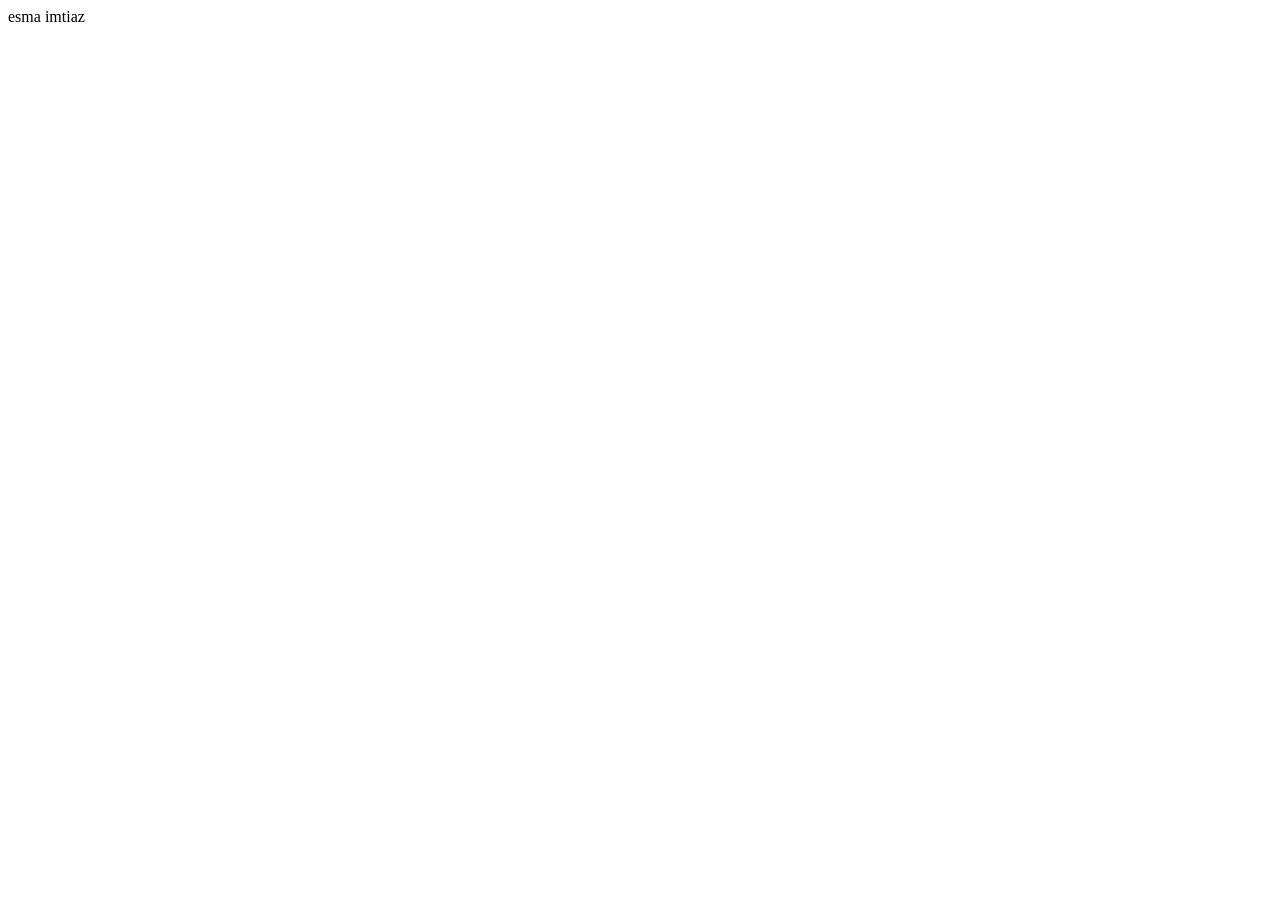
==== index.html @ 02afd67a "Add files via upload" ====
<!DOCTYPE html>
<html lang="en">
<head>
    <meta charset="UTF-8">
    <meta name="viewport" content="width=device-width, initial-scale=1.0">
    <title>Document</title>
</head>
<body>
    <div>esma imtiaz</div>
</body>
</html>
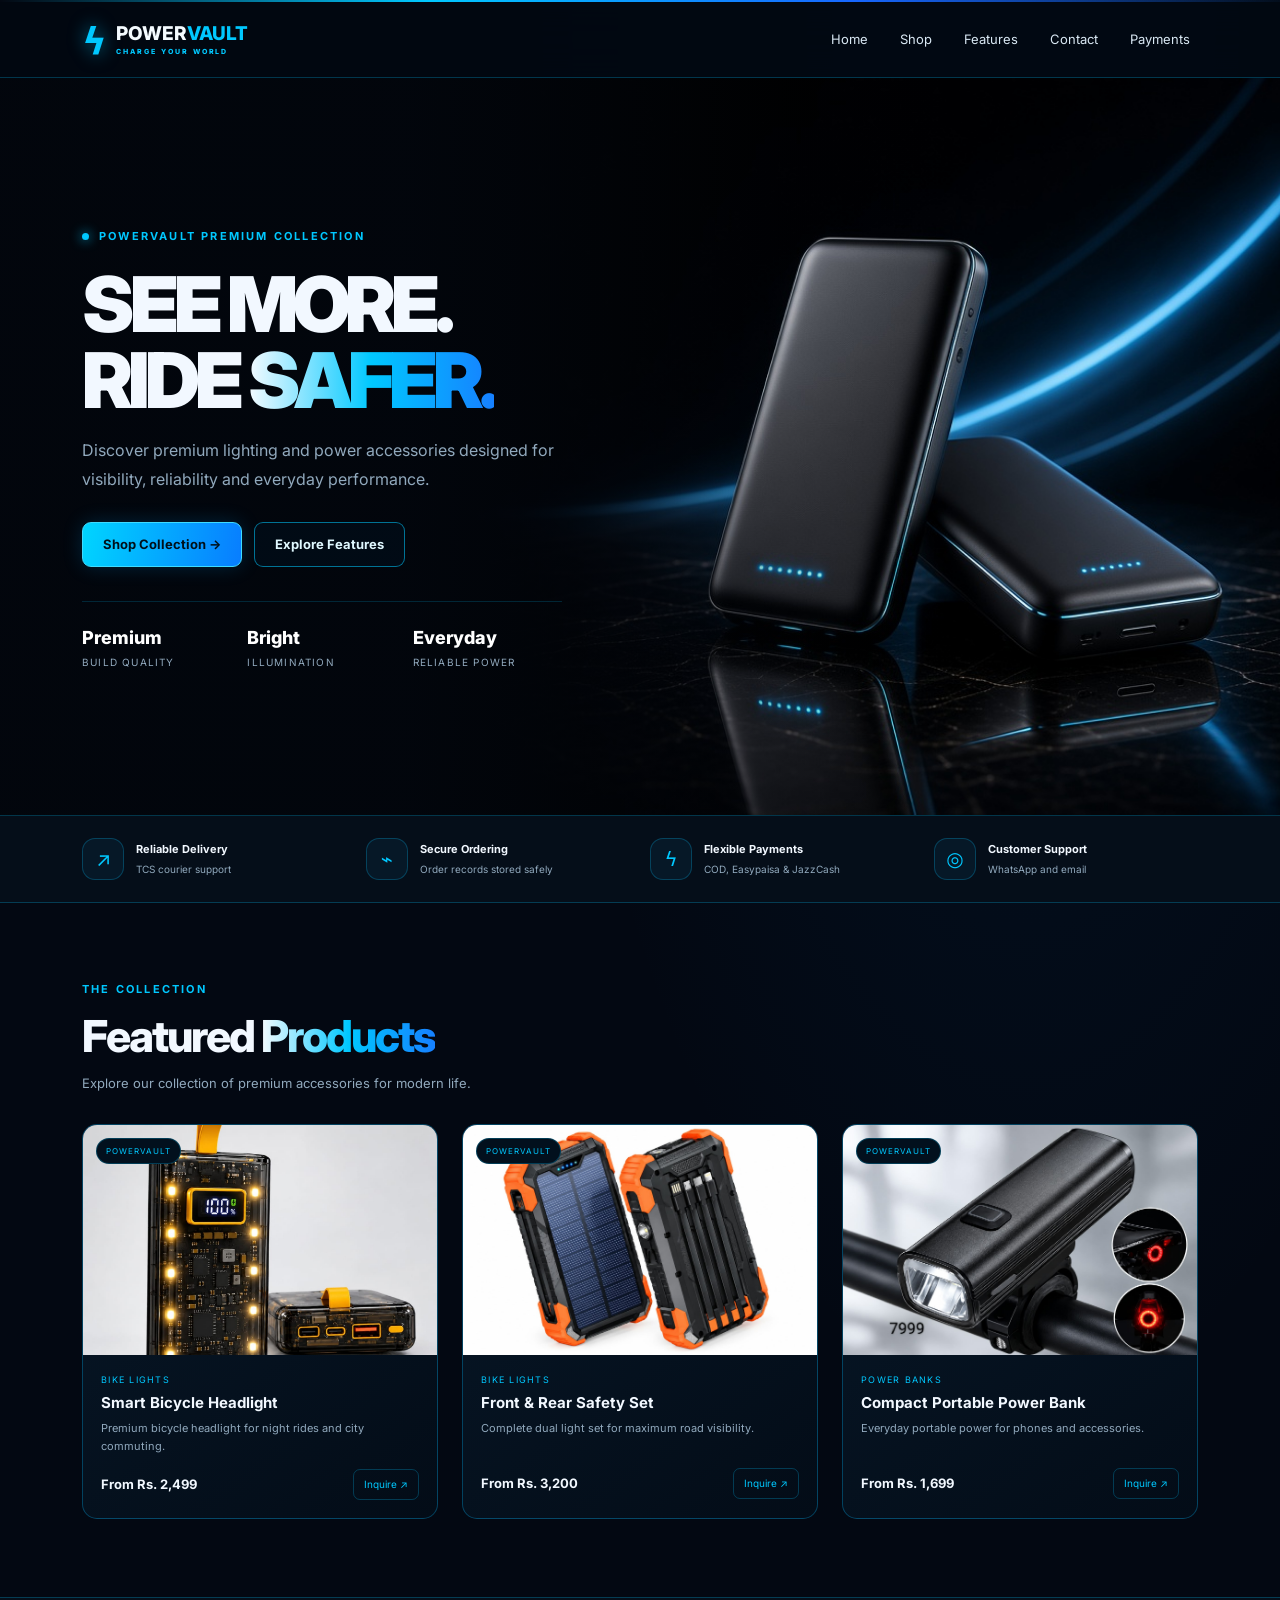
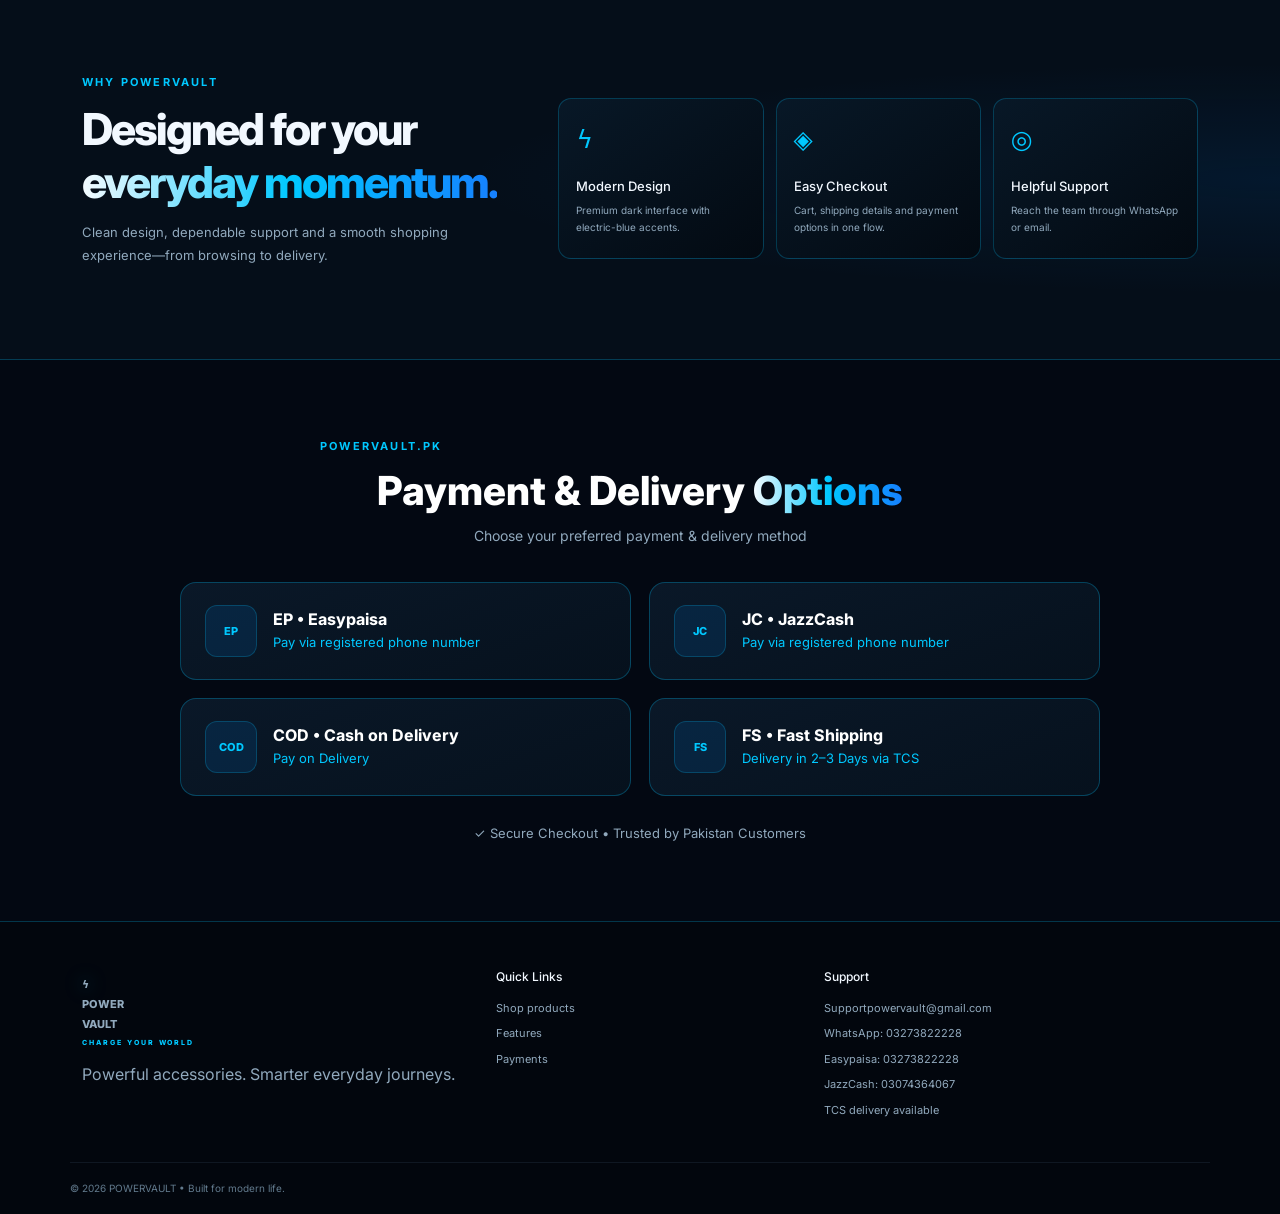
==== commit 217a1af1: "Add static GitHub Pages demo for POWERVAULT Co-authored-by: Cursor <cursoragent@cursor.com>" ====
--- a/index.html
+++ b/index.html
@@ -1,11 +1,217 @@
-<!DOCTYPE html>
-<html lang="en">
-<head>
-    <meta charset="UTF-8">
-    <meta name="viewport" content="width=device-width, initial-scale=1.0">
-    <title>Document</title>
-</head>
-<body>
-    <div>esma imtiaz</div>
-</body>
-</html>+<!doctype html>
+<html lang="en">
+<head>
+  <meta charset="utf-8">
+  <meta name="viewport" content="width=device-width, initial-scale=1">
+  <title>POWERVAULT | Charge Your World</title>
+  <meta name="description" content="POWERVAULT premium lights and power accessories. Cash on Delivery, Easypaisa and JazzCash.">
+  <link href="https://cdn.jsdelivr.net/npm/bootstrap@5.3.3/dist/css/bootstrap.min.css" rel="stylesheet">
+  <link rel="stylesheet" href="style.css">
+  <link rel="stylesheet" href="pages.css">
+</head>
+<body>
+  <div class="topline"></div>
+
+  <nav class="navbar navbar-expand-lg navbar-dark pv-nav sticky-top">
+    <div class="container">
+      <a class="navbar-brand brand" href="index.html">
+        <span class="brand-mark">ϟ</span>
+        <span>POWER<span class="cyan">VAULT</span><small>CHARGE YOUR WORLD</small></span>
+      </a>
+      <button class="navbar-toggler" type="button" data-bs-toggle="collapse" data-bs-target="#pvNav" aria-label="Toggle navigation">
+        <span class="navbar-toggler-icon"></span>
+      </button>
+      <div class="collapse navbar-collapse" id="pvNav">
+        <ul class="navbar-nav ms-auto align-items-lg-center gap-lg-3">
+          <li class="nav-item"><a class="nav-link" href="index.html">Home</a></li>
+          <li class="nav-item"><a class="nav-link" href="#products">Shop</a></li>
+          <li class="nav-item"><a class="nav-link" href="#features">Features</a></li>
+          <li class="nav-item"><a class="nav-link" href="#contact">Contact</a></li>
+          <li class="nav-item"><a class="nav-link" href="#payments">Payments</a></li>
+        </ul>
+      </div>
+    </div>
+  </nav>
+
+  <main>
+    <section class="hero-section pages-hero">
+      <img class="hero-bg" src="hero-powerbank.jpg" alt="" aria-hidden="true">
+      <div class="hero-bg-shade"></div>
+
+      <div class="container hero-grid">
+        <div class="hero-copy reveal">
+          <div class="eyebrow">
+            <span class="pulse-dot"></span>
+            POWERVAULT PREMIUM COLLECTION
+          </div>
+          <h1>SEE MORE.<br>RIDE <span class="gradient-text">SAFER.</span></h1>
+          <p>
+            Discover premium lighting and power accessories designed
+            for visibility, reliability and everyday performance.
+          </p>
+          <div class="hero-actions">
+            <a class="btn btn-neon" href="#products">Shop Collection <span>→</span></a>
+            <a class="btn btn-outline-glow" href="#features">Explore Features</a>
+          </div>
+          <div class="hero-stats">
+            <div><strong>Premium</strong><span>Build Quality</span></div>
+            <div><strong>Bright</strong><span>Illumination</span></div>
+            <div><strong>Everyday</strong><span>Reliable Power</span></div>
+          </div>
+        </div>
+      </div>
+    </section>
+
+    <section class="benefits">
+      <div class="container benefits-grid">
+        <div><span class="benefit-icon">↗</span><span><b>Reliable Delivery</b><small>TCS courier support</small></span></div>
+        <div><span class="benefit-icon">⌁</span><span><b>Secure Ordering</b><small>Order records stored safely</small></span></div>
+        <div><span class="benefit-icon">ϟ</span><span><b>Flexible Payments</b><small>COD, Easypaisa &amp; JazzCash</small></span></div>
+        <div><span class="benefit-icon">◎</span><span><b>Customer Support</b><small>WhatsApp and email</small></span></div>
+      </div>
+    </section>
+
+    <section class="section-pad" id="products">
+      <div class="container">
+        <div class="section-heading">
+          <div>
+            <div class="eyebrow">THE COLLECTION</div>
+            <h2>Featured <span class="gradient-text">Products</span></h2>
+            <p>Explore our collection of premium accessories for modern life.</p>
+          </div>
+        </div>
+
+        <div class="row g-4">
+          <div class="col-12 col-sm-6 col-lg-4">
+            <div class="product-card">
+              <div class="product-art">
+                <img class="product-cover" src="f77b22d53571463d91aa7141d075ac3a.jpg" alt="POWERVAULT Smart Bicycle Headlight">
+                <span class="product-badge">POWERVAULT</span>
+              </div>
+              <div class="product-info">
+                <div class="product-category">Bike Lights</div>
+                <h3>Smart Bicycle Headlight</h3>
+                <p>Premium bicycle headlight for night rides and city commuting.</p>
+                <div class="product-bottom">
+                  <strong>From Rs. 2,499</strong>
+                  <a class="btn-mini" href="#contact">Inquire ↗</a>
+                </div>
+              </div>
+            </div>
+          </div>
+
+          <div class="col-12 col-sm-6 col-lg-4">
+            <div class="product-card">
+              <div class="product-art">
+                <img class="product-cover" src="2824bfbbccdcdd29c4dc5604ca1d7723.jpg" alt="POWERVAULT Safety Light Set">
+                <span class="product-badge">POWERVAULT</span>
+              </div>
+              <div class="product-info">
+                <div class="product-category">Bike Lights</div>
+                <h3>Front &amp; Rear Safety Set</h3>
+                <p>Complete dual light set for maximum road visibility.</p>
+                <div class="product-bottom">
+                  <strong>From Rs. 3,200</strong>
+                  <a class="btn-mini" href="#contact">Inquire ↗</a>
+                </div>
+              </div>
+            </div>
+          </div>
+
+          <div class="col-12 col-sm-6 col-lg-4">
+            <div class="product-card">
+              <div class="product-art">
+                <img class="product-cover" src="hero.jpeg" alt="POWERVAULT Power Bank">
+                <span class="product-badge">POWERVAULT</span>
+              </div>
+              <div class="product-info">
+                <div class="product-category">Power Banks</div>
+                <h3>Compact Portable Power Bank</h3>
+                <p>Everyday portable power for phones and accessories.</p>
+                <div class="product-bottom">
+                  <strong>From Rs. 1,699</strong>
+                  <a class="btn-mini" href="#contact">Inquire ↗</a>
+                </div>
+              </div>
+            </div>
+          </div>
+        </div>
+      </div>
+    </section>
+
+    <section class="feature-band" id="features">
+      <div class="container feature-inner">
+        <div>
+          <div class="eyebrow">WHY POWERVAULT</div>
+          <h2>Designed for your<br><span class="gradient-text">everyday momentum.</span></h2>
+          <p>Clean design, dependable support and a smooth shopping experience—from browsing to delivery.</p>
+        </div>
+        <div class="feature-cards">
+          <div class="feature-tile"><span>ϟ</span><h3>Modern Design</h3><p>Premium dark interface with electric-blue accents.</p></div>
+          <div class="feature-tile"><span>◈</span><h3>Easy Checkout</h3><p>Cart, shipping details and payment options in one flow.</p></div>
+          <div class="feature-tile"><span>◎</span><h3>Helpful Support</h3><p>Reach the team through WhatsApp or email.</p></div>
+        </div>
+      </div>
+    </section>
+
+    <section class="section-pad" id="payments">
+      <div class="container">
+        <div class="payment-intro">
+          <div class="eyebrow">POWERVAULT.PK</div>
+          <h2>Payment &amp; Delivery <span class="gradient-text">Options</span></h2>
+          <p>Choose your preferred payment &amp; delivery method</p>
+        </div>
+        <div class="payment-methods pages-payment-grid">
+          <article class="payment-card-static">
+            <span class="payment-icon">EP</span>
+            <div><h3>EP • Easypaisa</h3><p>Pay via registered phone number</p></div>
+          </article>
+          <article class="payment-card-static">
+            <span class="payment-icon">JC</span>
+            <div><h3>JC • JazzCash</h3><p>Pay via registered phone number</p></div>
+          </article>
+          <article class="payment-card-static">
+            <span class="payment-icon">COD</span>
+            <div><h3>COD • Cash on Delivery</h3><p>Pay on Delivery</p></div>
+          </article>
+          <article class="payment-card-static">
+            <span class="payment-icon">FS</span>
+            <div><h3>FS • Fast Shipping</h3><p>Delivery in 2–3 Days via TCS</p></div>
+          </article>
+        </div>
+        <p class="payment-trust">✓ Secure Checkout • Trusted by Pakistan Customers</p>
+      </div>
+    </section>
+  </main>
+
+  <footer class="pv-footer" id="contact">
+    <div class="container footer-grid">
+      <div>
+        <a class="navbar-brand brand" href="index.html">
+          <span class="brand-mark">ϟ</span>
+          <span>POWER<span class="cyan">VAULT</span><small>CHARGE YOUR WORLD</small></span>
+        </a>
+        <p class="muted mt-3">Powerful accessories. Smarter everyday journeys.</p>
+      </div>
+      <div>
+        <h6>Quick Links</h6>
+        <a href="#products">Shop products</a>
+        <a href="#features">Features</a>
+        <a href="#payments">Payments</a>
+      </div>
+      <div>
+        <h6>Support</h6>
+        <a href="mailto:Supportpowervault@gmail.com">Supportpowervault@gmail.com</a>
+        <a href="https://wa.me/923273822228" target="_blank" rel="noopener">WhatsApp: 03273822228</a>
+        <span>Easypaisa: 03273822228</span>
+        <span>JazzCash: 03074364067</span>
+        <span>TCS delivery available</span>
+      </div>
+    </div>
+    <div class="container copyright">© 2026 POWERVAULT • Built for modern life.</div>
+  </footer>
+
+  <script src="https://cdn.jsdelivr.net/npm/bootstrap@5.3.3/dist/js/bootstrap.bundle.min.js"></script>
+  <script src="app.js"></script>
+</body>
+</html>
--- a/style.css
+++ b/style.css
@@ -0,0 +1,2 @@
+@import url('https://fonts.googleapis.com/css2?family=Inter:wght@400;500;600;700;800;900&display=swap');
+:root{--bg:#030812;--line:rgba(0,194,255,.25);--cyan:#00c8ff;--blue:#087dff;--text:#f2f8ff;--muted:#91a9bd}*{box-sizing:border-box}html{scroll-behavior:smooth}body{margin:0;background:radial-gradient(ellipse at 80% 0%,rgba(0,88,158,.14),transparent 36%),var(--bg);color:var(--text);font-family:Inter,system-ui,sans-serif;overflow-x:hidden}a{color:var(--cyan);text-decoration:none}a:hover{color:white}.muted,p{color:var(--muted)}.topline{height:2px;background:linear-gradient(90deg,transparent,var(--cyan),#1767ff,transparent)}.pv-nav{background:rgba(2,8,17,.9);backdrop-filter:blur(18px);border-bottom:1px solid var(--line);min-height:76px}.brand{display:flex;align-items:center;gap:9px;color:#f4fbff!important;font-weight:800;font-size:19px;line-height:1}.brand-mark{font-size:38px;color:var(--cyan);text-shadow:0 0 18px #00c8ff99}.brand small{display:block;font-size:7px;letter-spacing:.28em;color:var(--cyan);margin-top:5px}.nav-link{color:#d9e8f4!important;font-size:13px}.nav-link:hover{color:var(--cyan)!important}.cart-count{display:inline-grid;place-items:center;background:var(--blue);border-radius:50%;min-width:20px;height:20px;font-size:11px}.hero-section{position:relative;display:flex;align-items:center;overflow:hidden;border-bottom:1px solid var(--line);background:radial-gradient(ellipse at 72% 50%,#007cff20,transparent 40%),linear-gradient(110deg,#030811,#061322)}.hero-grid{display:grid;grid-template-columns:1fr 1.1fr;align-items:center;gap:25px;padding:65px 12px 60px;position:relative;z-index:1}.eyebrow{font-size:11px;letter-spacing:.2em;font-weight:700;color:var(--cyan);text-transform:uppercase;display:flex;align-items:center;gap:10px}.pulse-dot{width:7px;height:7px;border-radius:50%;background:var(--cyan);box-shadow:0 0 12px var(--cyan);animation:pulse 1.7s infinite}.hero-copy h1{font-size:clamp(45px,6vw,78px);line-height:.98;font-weight:900;letter-spacing:-.065em;margin:23px 0 18px}.gradient-text{background:linear-gradient(90deg,#f5fbff,#00c8ff 50%,#1680ff);-webkit-background-clip:text;background-clip:text;color:transparent}.hero-copy h2{font-size:clamp(17px,2vw,23px);font-weight:600}.hero-copy p{max-width:510px;line-height:1.8;margin-top:14px}.btn{border-radius:9px;padding:12px 20px;font-size:13px;font-weight:700;transition:.25s}.btn:hover{transform:translateY(-2px)}.btn-neon{color:#00101a;background:linear-gradient(100deg,#00d5ff,#087dff);border:1px solid #3edbff;box-shadow:0 0 20px #00acff30}.btn-neon:hover{color:white;box-shadow:0 0 26px #00beff66}.btn-outline-glow{border:1px solid #00c8ff8c;color:#dff8ff;background:#0096ff0a}.btn-disabled{background:#172534;color:#65798b;border:1px solid #263849}.hero-points{display:flex;flex-wrap:wrap;gap:18px;margin-top:30px;font-size:11px;color:#b4cadb}.hero-visual{position:relative;min-width:0}.hero-image-wrap{position:relative;z-index:2;animation:float 6s ease-in-out infinite;filter:drop-shadow(0 20px 45px #0082ff26)}.hero-image-wrap img{width:100%;max-height:500px;object-fit:contain;border-radius:20px}.image-halo{position:absolute;inset:14% 7%;background:#008cff;opacity:.17;filter:blur(80px);border-radius:50%}.floating-tag{position:absolute;z-index:3;display:flex;align-items:center;gap:10px;padding:12px 16px;border:1px solid #00c8ff59;border-radius:12px;background:#030f1cd1;backdrop-filter:blur(15px)}.floating-tag b,.floating-tag small{display:block}.floating-tag b{font-size:11px}.floating-tag small{font-size:9px;color:var(--muted);margin-top:4px}.tag-icon{color:var(--cyan);font-size:25px}.tag-top{top:10%;right:-1%}.tag-bottom{bottom:10%;left:0}.hero-orb{position:absolute;border:1px solid #00c8ff24;border-radius:50%;pointer-events:none}.orb-one{width:460px;height:460px;right:-100px;top:-150px}.orb-two{width:650px;height:650px;right:8%;bottom:-520px}.hero-bottom-line{height:1px;position:absolute;bottom:0;width:100%;background:linear-gradient(90deg,transparent,var(--cyan),transparent)}.benefits{background:#050e19;border-bottom:1px solid var(--line)}.benefits-grid{display:grid;grid-template-columns:repeat(4,1fr);gap:20px;padding-top:22px;padding-bottom:22px}.benefits-grid>div{display:flex;align-items:center;gap:12px}.benefit-icon{width:42px;height:42px;display:grid;place-items:center;border:1px solid var(--line);border-radius:13px;color:var(--cyan);font-size:20px;background:#061827}.benefits b,.benefits small{display:block}.benefits b{font-size:11px}.benefits small{font-size:10px;color:var(--muted);margin-top:4px}.section-pad{padding:78px 0}.section-heading{display:flex;align-items:end;justify-content:space-between;gap:20px;margin-bottom:30px}.section-heading h2,.feature-inner h2{font-size:clamp(30px,4vw,44px);letter-spacing:-.045em;font-weight:800;margin:12px 0}.section-heading p{margin:0;font-size:13px}.text-link{font-size:12px;font-weight:700;white-space:nowrap}.product-card{height:100%;overflow:hidden;border:1px solid #00a7e657;border-radius:15px;background:linear-gradient(145deg,#08192af2,#030c17);transition:.3s}.product-card:hover{transform:translateY(-7px);border-color:var(--cyan);box-shadow:0 14px 36px #0099ff1f}.product-art{height:230px;display:flex;align-items:center;justify-content:center;position:relative;overflow:hidden;background:radial-gradient(ellipse at center,#008aff2b,transparent 58%),linear-gradient(145deg,#061321,#020811)}.product-art:after{content:"";position:absolute;inset:0;background:linear-gradient(110deg,transparent 25%,#00c8ff1a 48%,transparent 67%);transform:translateX(-110%);transition:transform .65s}.product-card:hover .product-art:after{transform:translateX(110%)}.product-badge{position:absolute;top:13px;left:13px;font-size:8px;letter-spacing:.12em;color:var(--cyan);border:1px solid var(--line);border-radius:30px;padding:6px 9px;background:#02101d}.art-glow{position:absolute;width:150px;height:150px;border-radius:50%;background:#008bff;filter:blur(70px);opacity:.18}.product-placeholder{width:115px;height:165px;border-radius:25px;background:linear-gradient(130deg,#05070b,#3a434c 32%,#10151b 58%,#030609);border:2px solid #46515d;box-shadow:inset 4px 0 7px #ffffff20,inset -5px 0 10px #000,0 18px 35px #0009;transform:rotate(24deg);position:relative;z-index:1;transition:transform .4s}.product-card:hover .product-placeholder{transform:rotate(16deg) translateY(-5px)}.device-screen{position:absolute;top:20px;left:26px;width:55px;height:16px;border-radius:7px;border:1px solid #5e7585;background:#03080e}.device-port{position:absolute;bottom:12px;left:42px;width:27px;height:5px;border-radius:5px;background:#00bfff;box-shadow:0 0 9px var(--cyan)}.device-bolt{position:absolute;top:65px;left:43px;color:var(--cyan);font-size:28px;text-shadow:0 0 13px var(--cyan)}.product-info{padding:18px}.product-category{font-size:9px;letter-spacing:.14em;color:var(--cyan);text-transform:uppercase}.product-info h3{font-size:15px;font-weight:700;margin:8px 0}.product-info p{font-size:11px;line-height:1.6;min-height:34px;margin-bottom:14px}.product-bottom{display:flex;align-items:center;justify-content:space-between;gap:10px}.product-bottom strong{font-size:13px}.btn-mini{font-size:10px;border:1px solid var(--line);padding:7px 10px;border-radius:7px}.feature-band{padding:76px 0;background:radial-gradient(ellipse at 100% 50%,#0062be1f,transparent 45%),#050e19;border-top:1px solid var(--line);border-bottom:1px solid var(--line)}.feature-inner{display:grid;grid-template-columns:.8fr 1.2fr;gap:50px;align-items:center}.feature-inner>div:first-child p{font-size:13px;line-height:1.8;max-width:370px}.feature-cards{display:grid;grid-template-columns:repeat(3,1fr);gap:12px}.feature-tile{padding:22px 17px;border:1px solid var(--line);border-radius:13px;background:linear-gradient(145deg,#081827,#030a12);transition:.25s}.feature-tile:hover{transform:translateY(-5px)}.feature-tile>span{font-size:25px;color:var(--cyan)}.feature-tile h3{font-size:13px;margin:20px 0 8px}.feature-tile p{font-size:10px;line-height:1.7;margin:0}.payment-methods{display:grid;grid-template-columns:repeat(4,1fr);gap:15px}.payment-methods>div{display:flex;flex-direction:column;gap:7px;padding:18px;border:1px solid var(--line);border-radius:12px;background:#061321}.payment-methods b{font-size:20px;color:var(--cyan)}.payment-methods span,.payment-methods small{font-size:11px}.payment-methods small{color:var(--muted)}.pv-footer{background:#02060d;border-top:1px solid var(--line);padding:48px 0 0}.footer-grid{display:grid;grid-template-columns:1.3fr 1fr 1.3fr;gap:40px;padding-bottom:35px}.footer-grid h6{font-size:12px;margin-bottom:15px}.footer-grid a,.footer-grid span{display:block;font-size:11px;color:var(--muted);margin:9px 0}.copyright{border-top:1px solid #82b4d21a;padding:18px 0;color:#627a8d;font-size:10px}.page-hero{padding:70px 0 45px;background:radial-gradient(ellipse at 80% 0%,#007eff24,transparent 45%);border-bottom:1px solid var(--line)}.page-hero h1{font-size:clamp(36px,5vw,58px);font-weight:850;letter-spacing:-.05em;margin:15px 0}.page-hero p{font-size:13px}.page-hero.compact{padding:48px 0 32px}.search-form{display:flex;gap:10px;max-width:530px;margin-top:25px}.form-control,.form-select{background:#04111e;border:1px solid #00b7ff47;color:#eef9ff;border-radius:8px;padding:11px 12px;font-size:12px}.form-control:focus,.form-select:focus{background:#061626;color:white;border-color:var(--cyan);box-shadow:0 0 0 .2rem #00c8ff1f}.form-control::placeholder{color:#647d90}.product-detail{display:grid;grid-template-columns:1fr 1fr;gap:60px;align-items:center}.detail-art{height:460px;display:grid;place-items:center;position:relative;border:1px solid var(--line);border-radius:20px;background:radial-gradient(ellipse at center,#008eff26,transparent 60%),#06111e;overflow:hidden}.product-placeholder.large{transform:rotate(24deg) scale(1.65)}.detail-copy h1{font-size:clamp(30px,4vw,48px);font-weight:800;margin:14px 0}.detail-price{font-size:24px;font-weight:800;margin:25px 0;color:#fff}.quantity-input{max-width:100px}.detail-note{margin-top:25px;border-left:2px solid var(--cyan);padding:12px 15px;background:#061523;color:var(--muted);font-size:11px;line-height:1.8}.empty-state{border:1px dashed #00c8ff4d;border-radius:16px;padding:50px 25px;text-align:center;background:#05111d;color:var(--muted)}.empty-state h2{color:#fff;font-size:25px}.cart-row{display:grid;grid-template-columns:76px 1fr 90px 100px;gap:15px;align-items:center;padding:18px 0;border-bottom:1px solid #64aad226}.cart-thumb{height:76px;border:1px solid var(--line);border-radius:10px;background:radial-gradient(circle,#063455,#03101c);display:grid;place-items:center}.cart-thumb .device-bolt{position:static}.cart-item-copy h3{font-size:13px;margin:0 0 5px}.cart-item-copy p{font-size:10px;margin:0 0 5px}.cart-item-copy strong,.cart-line{font-size:12px}.cart-qty label{font-size:10px;color:var(--muted);display:block;margin-bottom:5px}.cart-qty input{width:70px}.cart-line{text-align:right}.remove-link{display:block;background:none;border:0;color:#ff748b;font-size:10px;margin:7px 0 0 auto}.summary-card,.form-panel,.dashboard-panel{border:1px solid var(--line);border-radius:14px;padding:24px;background:linear-gradient(145deg,#081827f7,#030a12);box-shadow:0 15px 40px #0003}.summary-card h3,.form-panel h2,.dashboard-panel h3{font-size:16px;font-weight:750;margin-bottom:20px}.summary-line{display:flex;justify-content:space-between;gap:15px;padding:10px 0;color:var(--muted);font-size:12px;border-bottom:1px solid #64aad21f}.summary-line b{color:#eff9ff;text-align:right}.summary-line.total{border:0;margin:10px 0 16px;color:white;font-size:14px}.summary-line.total b{font-size:17px;color:var(--cyan)}.sticky-summary{position:sticky;top:100px}.form-label{font-size:11px;color:#d9e9f5}.payment-option{display:flex;align-items:flex-start;gap:12px;padding:14px;border:1px solid #00b7ff33;border-radius:10px;margin:10px 0;background:#04111d;cursor:pointer}.payment-option:has(input:checked){border-color:var(--cyan);background:#062033}.payment-option input{margin-top:4px;accent-color:var(--cyan)}.payment-option b,.payment-option small{display:block}.payment-option b{font-size:12px}.payment-option small{font-size:10px;color:var(--muted);margin-top:5px;line-height:1.6}.success-card{max-width:760px;margin:auto;text-align:center;padding:48px 30px;border:1px solid var(--line);border-radius:18px;background:radial-gradient(ellipse at 50% 0%,#009aff1f,transparent 60%),#06111e}.success-check{width:65px;height:65px;border-radius:50%;border:2px solid var(--cyan);display:grid;place-items:center;color:var(--cyan);font-size:32px;margin:0 auto 24px;box-shadow:0 0 30px #00c8ff24}.success-card h1{font-size:clamp(27px,4vw,42px);font-weight:800;margin:15px 0}.order-number{padding:15px;margin:25px auto;max-width:360px;border:1px dashed var(--line);border-radius:10px;font-size:11px;color:var(--muted)}.order-number strong{display:block;font-size:17px;color:var(--cyan);margin-top:7px}.auth-wrap{max-width:520px}.auth-card h1{font-size:33px;font-weight:800;margin:13px 0 25px}.alert{border-radius:9px;font-size:12px;padding:12px 14px}.alert.success{background:#06352f;color:#b5ffed;border:1px solid #087f6e}.alert.error{background:#35101b;color:#ffd2dc;border:1px solid #8e2c49}.admin-layout{display:grid;grid-template-columns:225px minmax(0,1fr);gap:25px}.admin-sidebar{align-self:start;position:sticky;top:100px;border:1px solid var(--line);border-radius:14px;padding:18px 12px;background:#05111e;display:flex;flex-direction:column;gap:6px}.admin-sidebar .eyebrow{padding:8px;font-size:9px}.admin-sidebar a{color:#a8c0d3;padding:11px 12px;border-radius:8px;font-size:12px}.admin-sidebar a:hover,.admin-sidebar a.active{color:white;background:linear-gradient(90deg,#0865cb,#06488b)}.admin-content{min-width:0}.admin-content h1{font-size:clamp(28px,3vw,40px);font-weight:850;margin:10px 0}.stats-grid{display:grid;grid-template-columns:repeat(4,1fr);gap:15px}.stat-card{border:1px solid var(--line);border-radius:12px;padding:18px;background:linear-gradient(145deg,#081a2b,#040d17)}.stat-card span,.stat-card small{display:block;color:var(--muted);font-size:10px}.stat-card b{display:block;font-size:clamp(17px,2vw,25px);margin:10px 0;color:white;overflow-wrap:anywhere}.quick-actions{display:grid;gap:10px}.quick-actions a{border:1px solid #00b4ff2b;border-radius:8px;padding:13px;font-size:11px;background:#04111d}.pv-table{--bs-table-bg:transparent;--bs-table-color:#d8e9f5;--bs-table-border-color:rgba(100,170,210,.15);font-size:11px;vertical-align:middle}.pv-table th{color:#7e9bb2;font-size:9px;text-transform:uppercase;letter-spacing:.1em}.pv-table td{padding:14px 9px}.status-pill{display:inline-block;border:1px solid #00c8ff4d;border-radius:30px;padding:5px 9px;font-size:9px;color:#7be6ff}.status-pill.warning{border-color:#e5a83d;color:#ffd27b}.table-action{background:none;border:0;color:var(--cyan);font-size:10px;margin-left:8px}.order-edit{min-width:160px}.order-edit .form-control,.order-edit .form-select{font-size:10px;padding:7px}.reveal{animation:rise .8s both}@keyframes rise{from{opacity:0;transform:translateY(18px)}to{opacity:1;transform:translateY(0)}}@keyframes float{0%,100%{transform:translateY(0)}50%{transform:translateY(-10px)}}@keyframes pulse{0%,100%{opacity:1;box-shadow:0 0 12px var(--cyan)}50%{opacity:.5;box-shadow:0 0 3px var(--cyan)}}@media(max-width:991px){.hero-grid{grid-template-columns:1fr 1fr;gap:10px}.benefits-grid{grid-template-columns:repeat(2,1fr)}.feature-inner{grid-template-columns:1fr;gap:25px}.admin-layout{grid-template-columns:1fr}.admin-sidebar{position:static;display:grid;grid-template-columns:repeat(3,1fr)}.admin-sidebar .eyebrow{grid-column:1/-1}.stats-grid{grid-template-columns:repeat(2,1fr)}}@media(max-width:767px){.hero-grid{grid-template-columns:1fr;padding-top:45px;padding-bottom:40px}.hero-copy{text-align:center}.hero-copy .eyebrow,.hero-points{justify-content:center}.hero-copy p{margin-left:auto;margin-right:auto}.hero-visual{margin-top:18px}.hero-image-wrap img{max-height:350px}.tag-top{right:0;top:4%}.tag-bottom{bottom:4%}.hero-section{min-height:unset}.section-pad{padding:55px 0}.section-heading{align-items:start;flex-direction:column}.feature-cards{grid-template-columns:1fr}.payment-methods{grid-template-columns:repeat(2,1fr)}.footer-grid{grid-template-columns:1fr;gap:20px}.product-detail{grid-template-columns:1fr;gap:30px}.detail-art{height:330px}.product-placeholder.large{transform:rotate(24deg) scale(1.2)}.cart-row{grid-template-columns:60px 1fr 70px;gap:10px}.cart-thumb{height:60px}.cart-line{grid-column:2/-1;text-align:left}.cart-line .remove-link{margin-left:0}.admin-sidebar{grid-template-columns:repeat(2,1fr)}.stats-grid{gap:9px}.stat-card{padding:13px}.stat-card b{font-size:18px}.dashboard-panel,.form-panel,.summary-card{padding:18px}.sticky-summary{position:static}.search-form{flex-direction:column}.success-card{padding:35px 18px}}@media(prefers-reduced-motion:reduce){*,*:before,*:after{scroll-behavior:auto!important;animation-duration:.01ms!important;animation-iteration-count:1!important;transition-duration:.01ms!important}}
--- a/pages.css
+++ b/pages.css
@@ -0,0 +1,174 @@
+/* GitHub Pages static demo overrides */
+
+.cyan{color:var(--cyan)}
+
+.pages-hero{
+  position:relative;
+  overflow:hidden;
+  min-height:clamp(560px,82vh,760px);
+  display:flex;
+  align-items:center;
+  background:#02060d;
+}
+
+.pages-hero .hero-bg{
+  position:absolute;
+  inset:0;
+  width:100%;
+  height:100%;
+  object-fit:cover;
+  object-position:72% center;
+  z-index:0;
+  pointer-events:none;
+}
+
+.pages-hero .hero-bg-shade{
+  position:absolute;
+  inset:0;
+  z-index:1;
+  pointer-events:none;
+  background:linear-gradient(
+    90deg,
+    #02060df2 0%,
+    #02060de8 32%,
+    #02060d80 48%,
+    #02060d20 62%,
+    transparent 74%
+  );
+}
+
+.pages-hero .hero-grid{
+  position:relative;
+  z-index:2;
+  grid-template-columns:minmax(0,520px) 1fr;
+  width:100%;
+}
+
+.hero-actions{
+  display:flex;
+  flex-wrap:wrap;
+  gap:12px;
+  margin-top:28px;
+}
+
+.hero-stats{
+  display:grid;
+  grid-template-columns:repeat(3,minmax(0,1fr));
+  gap:16px;
+  margin-top:34px;
+  padding-top:22px;
+  border-top:1px solid rgba(0,194,255,.18);
+  max-width:480px;
+}
+
+.hero-stats strong{
+  display:block;
+  font-size:18px;
+  color:#fff;
+  font-weight:800;
+}
+
+.hero-stats span{
+  display:block;
+  margin-top:4px;
+  font-size:10px;
+  letter-spacing:.12em;
+  text-transform:uppercase;
+  color:var(--muted);
+}
+
+.product-art{
+  position:relative;
+  overflow:hidden;
+  min-height:230px;
+  background:#06111d;
+}
+
+.product-cover{
+  width:100%;
+  height:230px;
+  object-fit:cover;
+  object-position:center;
+  display:block;
+}
+
+.payment-intro{
+  text-align:center;
+  max-width:640px;
+  margin:0 auto 36px;
+}
+
+.payment-intro h2{
+  font-size:clamp(28px,4vw,40px);
+  font-weight:800;
+  margin:12px 0 10px;
+  color:#fff;
+}
+
+.payment-intro p{margin:0;font-size:14px}
+
+.pages-payment-grid{
+  display:grid;
+  grid-template-columns:repeat(2,minmax(0,1fr));
+  gap:18px;
+  max-width:920px;
+  margin:0 auto;
+}
+
+.payment-card-static{
+  display:flex;
+  align-items:center;
+  gap:16px;
+  border:1px solid rgba(0,196,255,.28);
+  border-radius:16px;
+  padding:22px 24px;
+  background:linear-gradient(160deg,#0a1828,#06111d);
+}
+
+.payment-icon{
+  width:52px;
+  height:52px;
+  flex-shrink:0;
+  border-radius:12px;
+  display:grid;
+  place-items:center;
+  color:var(--cyan);
+  font-size:12px;
+  font-weight:800;
+  background:rgba(0,140,255,.12);
+  border:1px solid rgba(0,200,255,.22);
+}
+
+.payment-card-static h3{
+  margin:0 0 4px;
+  font-size:16px;
+  font-weight:750;
+  color:#fff;
+}
+
+.payment-card-static p{
+  margin:0;
+  font-size:13px;
+  color:var(--cyan);
+}
+
+.payment-trust{
+  text-align:center;
+  margin:28px 0 0;
+  font-size:13px;
+  color:var(--muted);
+}
+
+@media (max-width:767px){
+  .pages-hero{min-height:560px}
+  .pages-hero .hero-bg{object-position:60% center;opacity:.7}
+  .pages-hero .hero-bg-shade{
+    background:linear-gradient(180deg,#02060df0 0%,#02060dcc 38%,#02060d66 100%);
+  }
+  .pages-hero .hero-grid{grid-template-columns:1fr}
+  .hero-copy{text-align:center;max-width:100%}
+  .hero-copy .eyebrow,.hero-actions{justify-content:center}
+  .hero-copy p{margin-left:auto;margin-right:auto}
+  .hero-stats{margin-left:auto;margin-right:auto;text-align:left}
+  .pages-payment-grid{grid-template-columns:1fr}
+}
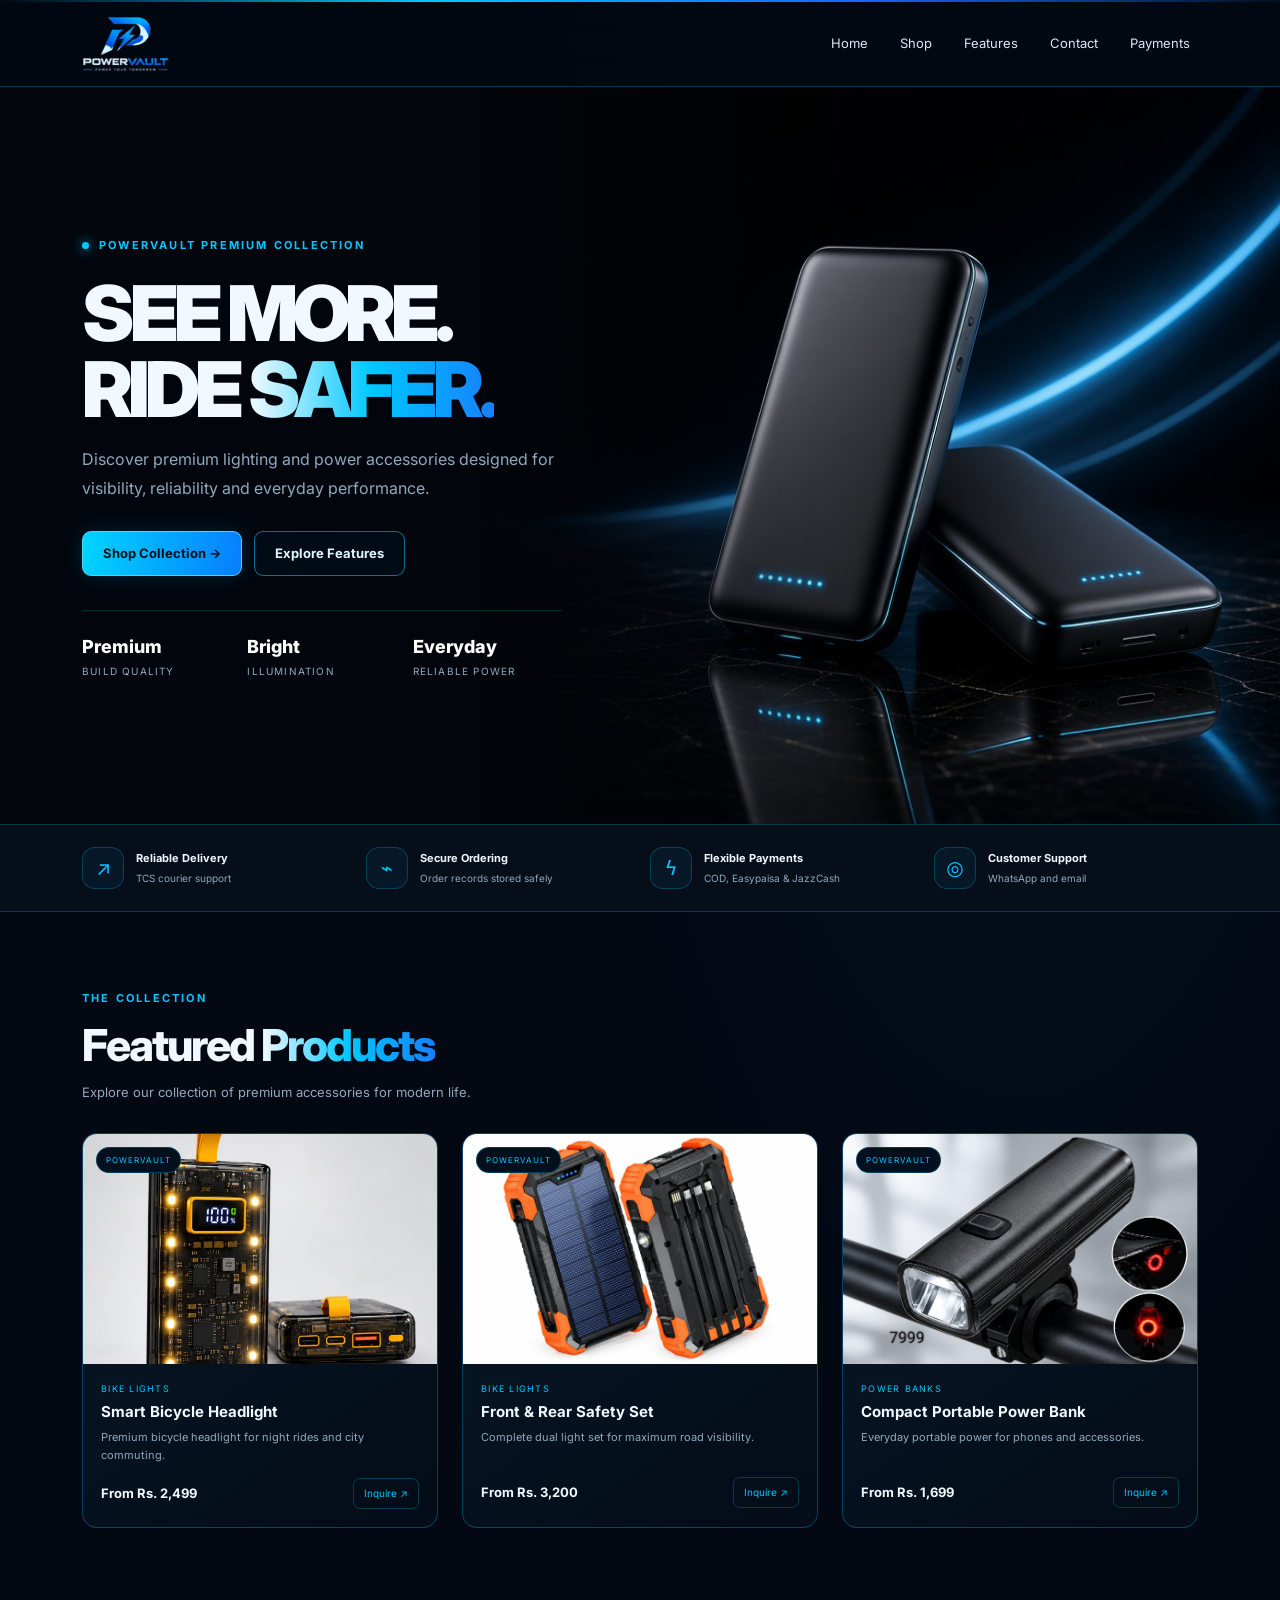
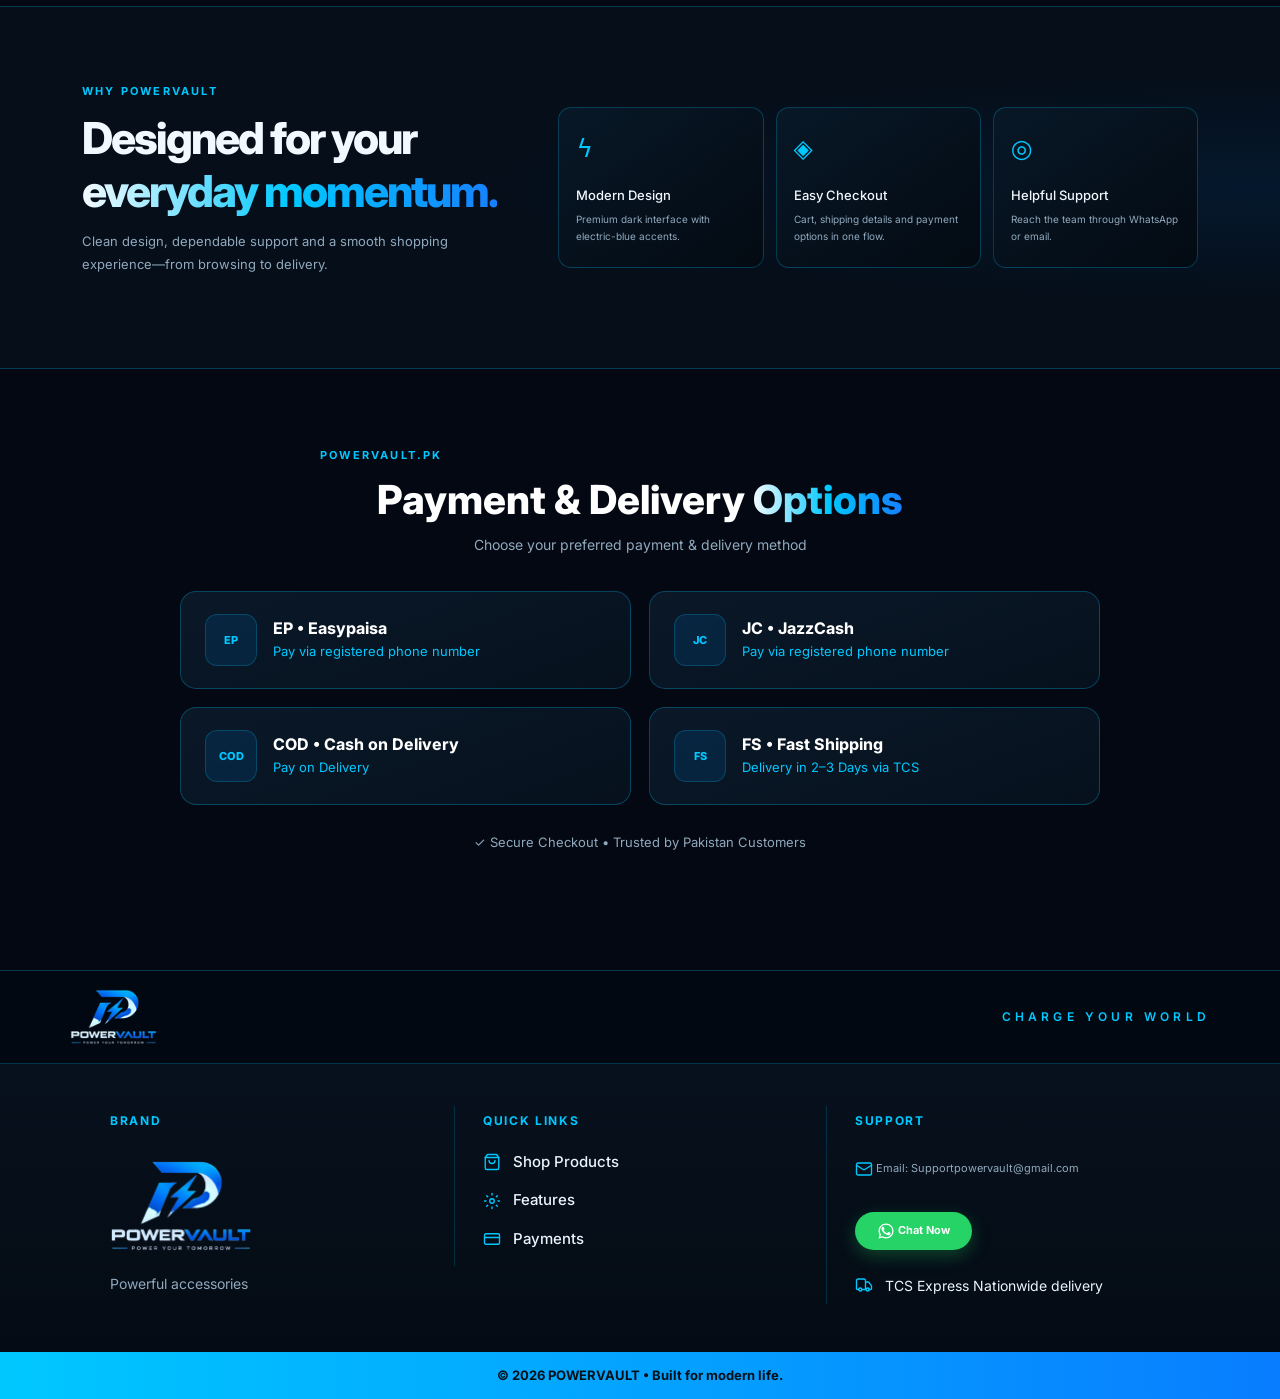
==== commit 6b1b5f35: "Update Pages demo with brand logo and professional footer Co-authored-by: Cursor <cursoragent@cursor" ====
--- a/index.html
+++ b/index.html
@@ -15,8 +15,7 @@
   <nav class="navbar navbar-expand-lg navbar-dark pv-nav sticky-top">
     <div class="container">
       <a class="navbar-brand brand" href="index.html">
-        <span class="brand-mark">ϟ</span>
-        <span>POWER<span class="cyan">VAULT</span><small>CHARGE YOUR WORLD</small></span>
+        <img class="brand-logo" src="logo-nav.png" alt="POWERVAULT" width="99" height="64">
       </a>
       <button class="navbar-toggler" type="button" data-bs-toggle="collapse" data-bs-target="#pvNav" aria-label="Toggle navigation">
         <span class="navbar-toggler-icon"></span>
@@ -185,30 +184,68 @@
   </main>
 
   <footer class="pv-footer" id="contact">
-    <div class="container footer-grid">
-      <div>
-        <a class="navbar-brand brand" href="index.html">
-          <span class="brand-mark">ϟ</span>
-          <span>POWER<span class="cyan">VAULT</span><small>CHARGE YOUR WORLD</small></span>
+    <div class="footer-brand-bar">
+      <div class="container footer-brand-inner">
+        <a class="footer-logo" href="index.html">
+          <img src="logo-nav.png" alt="POWERVAULT" width="99" height="64">
         </a>
-        <p class="muted mt-3">Powerful accessories. Smarter everyday journeys.</p>
-      </div>
-      <div>
-        <h6>Quick Links</h6>
-        <a href="#products">Shop products</a>
-        <a href="#features">Features</a>
-        <a href="#payments">Payments</a>
-      </div>
-      <div>
-        <h6>Support</h6>
-        <a href="mailto:Supportpowervault@gmail.com">Supportpowervault@gmail.com</a>
-        <a href="https://wa.me/923273822228" target="_blank" rel="noopener">WhatsApp: 03273822228</a>
-        <span>Easypaisa: 03273822228</span>
-        <span>JazzCash: 03074364067</span>
-        <span>TCS delivery available</span>
-      </div>
-    </div>
-    <div class="container copyright">© 2026 POWERVAULT • Built for modern life.</div>
+        <span class="footer-tagline">CHARGE YOUR WORLD</span>
+      </div>
+    </div>
+
+    <div class="footer-main">
+      <div class="container footer-grid">
+        <div class="footer-col">
+          <h6>Brand</h6>
+          <div class="footer-brand-block">
+            <a class="footer-logo-lg" href="index.html">
+              <img src="logo.png" alt="POWERVAULT" width="160" height="103">
+            </a>
+            <p>Powerful accessories</p>
+          </div>
+        </div>
+
+        <div class="footer-col">
+          <h6>Quick Links</h6>
+          <nav class="footer-links">
+            <a href="#products">
+              <svg viewBox="0 0 24 24" width="18" height="18" fill="none" stroke="currentColor" stroke-width="1.8" stroke-linecap="round" stroke-linejoin="round" aria-hidden="true"><path d="M6 2 3 6v14a2 2 0 0 0 2 2h14a2 2 0 0 0 2-2V6l-3-4Z"/><path d="M3 6h18"/><path d="M16 10a4 4 0 0 1-8 0"/></svg>
+              Shop Products
+            </a>
+            <a href="#features">
+              <svg viewBox="0 0 24 24" width="18" height="18" fill="none" stroke="currentColor" stroke-width="1.8" stroke-linecap="round" stroke-linejoin="round" aria-hidden="true"><circle cx="12" cy="12" r="3"/><path d="M12 2v2M12 20v2M4.9 4.9l1.4 1.4M17.7 17.7l1.4 1.4M2 12h2M20 12h2M4.9 19.1l1.4-1.4M17.7 6.3l1.4-1.4"/></svg>
+              Features
+            </a>
+            <a href="#payments">
+              <svg viewBox="0 0 24 24" width="18" height="18" fill="none" stroke="currentColor" stroke-width="1.8" stroke-linecap="round" stroke-linejoin="round" aria-hidden="true"><rect width="20" height="14" x="2" y="5" rx="2"/><path d="M2 10h20"/></svg>
+              Payments
+            </a>
+          </nav>
+        </div>
+
+        <div class="footer-col">
+          <h6>Support</h6>
+          <div class="footer-support">
+            <a class="footer-support-item" href="mailto:Supportpowervault@gmail.com">
+              <svg viewBox="0 0 24 24" width="18" height="18" fill="none" stroke="currentColor" stroke-width="1.8" stroke-linecap="round" stroke-linejoin="round" aria-hidden="true"><rect width="20" height="16" x="2" y="4" rx="2"/><path d="m22 7-8.97 5.7a1.94 1.94 0 0 1-2.06 0L2 7"/></svg>
+              Email: Supportpowervault@gmail.com
+            </a>
+            <a class="footer-wa-btn" href="https://wa.me/923273822228" target="_blank" rel="noopener">
+              <svg viewBox="0 0 24 24" width="18" height="18" fill="currentColor" aria-hidden="true"><path d="M17.47 14.38c-.3-.15-1.77-.87-2.04-.97-.27-.1-.47-.15-.67.15-.2.3-.77.97-.95 1.17-.17.2-.35.22-.65.07-.3-.15-1.26-.46-2.4-1.48-.89-.79-1.49-1.77-1.66-2.07-.17-.3-.02-.46.13-.61.13-.13.3-.35.45-.52.15-.17.2-.3.3-.5.1-.2.05-.37-.02-.52-.08-.15-.67-1.62-.92-2.22-.24-.58-.49-.5-.67-.51h-.57c-.2 0-.52.07-.79.37-.27.3-1.04 1.02-1.04 2.48s1.07 2.88 1.22 3.08c.15.2 2.1 3.2 5.08 4.49.71.31 1.26.49 1.69.63.71.23 1.36.2 1.87.12.57-.09 1.77-.72 2.02-1.42.25-.7.25-1.3.17-1.42-.07-.12-.27-.2-.57-.35z"/><path d="M12.04 2C6.54 2 2.07 6.46 2.07 11.96c0 1.76.46 3.48 1.34 5L2 22l5.2-1.36a9.9 9.9 0 0 0 4.84 1.23h.01c5.5 0 9.96-4.46 9.96-9.96C22.01 6.46 17.54 2 12.04 2zm0 18.18h-.01a8.22 8.22 0 0 1-4.19-1.15l-.3-.18-3.09.81.83-3.01-.2-.31a8.2 8.2 0 0 1-1.26-4.38c0-4.54 3.7-8.23 8.24-8.23 4.54 0 8.23 3.7 8.23 8.23 0 4.54-3.7 8.22-8.24 8.22z"/></svg>
+              Chat Now
+            </a>
+            <div class="footer-support-item">
+              <svg viewBox="0 0 24 24" width="18" height="18" fill="none" stroke="currentColor" stroke-width="1.8" stroke-linecap="round" stroke-linejoin="round" aria-hidden="true"><path d="M14 18V6a2 2 0 0 0-2-2H4a2 2 0 0 0-2 2v11a1 1 0 0 0 1 1h2"/><path d="M15 18H9"/><path d="M19 18h2a1 1 0 0 0 1-1v-3.65a1 1 0 0 0-.22-.62l-3.48-4.35A1 1 0 0 0 17.52 8H14"/><circle cx="17" cy="18" r="2"/><circle cx="7" cy="18" r="2"/></svg>
+              TCS Express Nationwide delivery
+            </div>
+          </div>
+        </div>
+      </div>
+    </div>
+
+    <div class="footer-copyright">
+      <div class="container">© 2026 POWERVAULT • Built for modern life.</div>
+    </div>
   </footer>
 
   <script src="https://cdn.jsdelivr.net/npm/bootstrap@5.3.3/dist/js/bootstrap.bundle.min.js"></script>
--- a/pages.css
+++ b/pages.css
@@ -1,6 +1,136 @@
 /* GitHub Pages static demo overrides */
 
 .cyan{color:var(--cyan)}
+
+.brand-logo{
+  display:block;
+  height:56px;
+  width:auto;
+  object-fit:contain;
+}
+.pv-nav .navbar-brand{padding-top:6px;padding-bottom:6px}
+
+/* Updated professional footer */
+.pv-footer{
+  background:#040b14;
+  border-top:1px solid var(--line);
+  padding:0;
+  margin-top:40px;
+  color:#fff;
+}
+.footer-brand-bar{
+  background:rgba(2,8,17,.95);
+  border-bottom:1px solid var(--line);
+}
+.footer-brand-inner{
+  display:flex;
+  align-items:center;
+  justify-content:space-between;
+  gap:20px;
+  padding:18px 0;
+  min-height:72px;
+}
+.footer-logo,.footer-logo-lg{
+  display:inline-flex;
+  align-items:center;
+  text-decoration:none;
+  line-height:0;
+}
+.footer-logo img{display:block;height:56px;width:auto;object-fit:contain}
+.footer-logo-lg img{display:block;height:92px;width:auto;object-fit:contain}
+.footer-tagline{
+  color:var(--cyan);
+  font-size:12px;
+  font-weight:600;
+  letter-spacing:.35em;
+  text-transform:uppercase;
+  white-space:nowrap;
+}
+.footer-main{
+  background:linear-gradient(180deg,#07111d,#040b14);
+  padding:42px 0 48px;
+}
+.footer-grid{
+  display:grid;
+  grid-template-columns:1fr 1fr 1fr;
+  gap:0;
+  padding-bottom:0;
+  align-items:start;
+}
+.footer-col{padding:8px 28px;min-height:160px}
+.footer-col + .footer-col{border-left:1px solid rgba(0,194,255,.18)}
+.footer-col h6{
+  font-size:12px;
+  font-weight:700;
+  color:var(--cyan);
+  margin:0 0 22px;
+  letter-spacing:.14em;
+  text-transform:uppercase;
+}
+.footer-brand-block{
+  display:flex;
+  flex-direction:column;
+  align-items:flex-start;
+  gap:12px;
+}
+.footer-brand-block p{margin:0;color:var(--muted);font-size:14px}
+.footer-links{display:flex;flex-direction:column;gap:16px}
+.footer-links a{
+  display:inline-flex;
+  align-items:center;
+  gap:12px;
+  color:#e8f4ff;
+  font-size:15px;
+  font-weight:500;
+  text-decoration:none;
+  margin:0;
+}
+.footer-links a svg,
+.footer-support-item svg{color:var(--cyan);flex-shrink:0}
+.footer-links a:hover{color:var(--cyan)}
+.footer-support{
+  display:flex;
+  flex-direction:column;
+  align-items:flex-start;
+  gap:16px;
+}
+.footer-support-item{
+  display:inline-flex;
+  align-items:center;
+  gap:12px;
+  color:#e8f4ff;
+  font-size:14px;
+  margin:0;
+  text-decoration:none;
+}
+a.footer-support-item:hover{color:var(--cyan)}
+.footer-wa-btn{
+  display:inline-flex;
+  align-items:center;
+  gap:10px;
+  background:#25d366;
+  color:#fff!important;
+  font-size:14px;
+  font-weight:700;
+  padding:10px 22px;
+  border-radius:999px;
+  text-decoration:none;
+  box-shadow:0 6px 18px rgba(37,211,102,.28);
+}
+.footer-wa-btn:hover{
+  color:#fff!important;
+  transform:translateY(-1px);
+  box-shadow:0 8px 22px rgba(37,211,102,.4);
+}
+.footer-copyright{
+  background:linear-gradient(90deg,var(--cyan),var(--blue));
+  color:#031018;
+  text-align:center;
+  font-size:13px;
+  font-weight:700;
+  padding:14px 0;
+}
+.footer-copyright .container{color:#031018}
 
 .pages-hero{
   position:relative;
@@ -171,4 +301,20 @@
   .hero-copy p{margin-left:auto;margin-right:auto}
   .hero-stats{margin-left:auto;margin-right:auto;text-align:left}
   .pages-payment-grid{grid-template-columns:1fr}
-}
+  .footer-grid{grid-template-columns:1fr;gap:0}
+  .footer-col{
+    padding:18px 0;
+    min-height:0;
+    border-left:0!important;
+    border-top:1px solid rgba(255,255,255,.1);
+  }
+  .footer-col:first-child{border-top:0;padding-top:0}
+  .footer-brand-inner{
+    flex-direction:column;
+    align-items:flex-start;
+    gap:10px;
+  }
+  .footer-logo img{height:48px}
+  .footer-logo-lg img{height:72px}
+  .footer-tagline{letter-spacing:.22em;font-size:11px}
+}
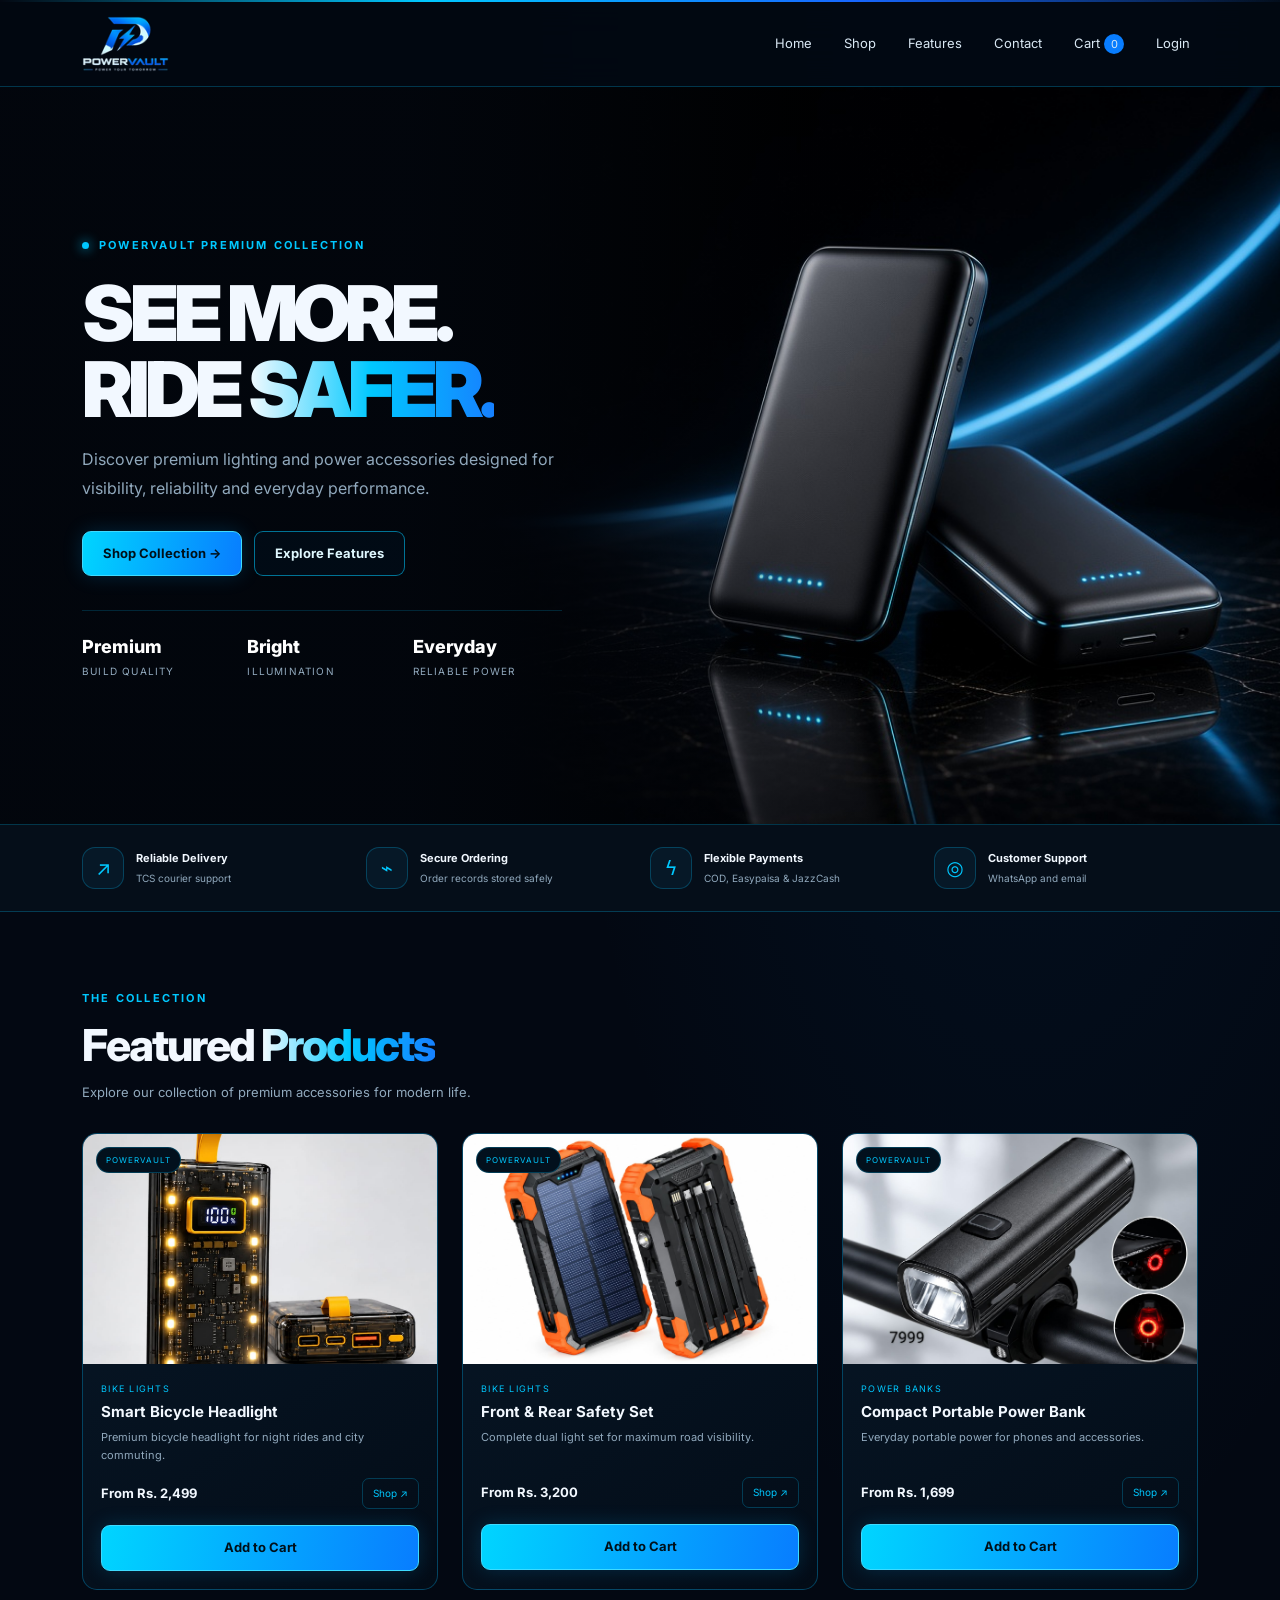
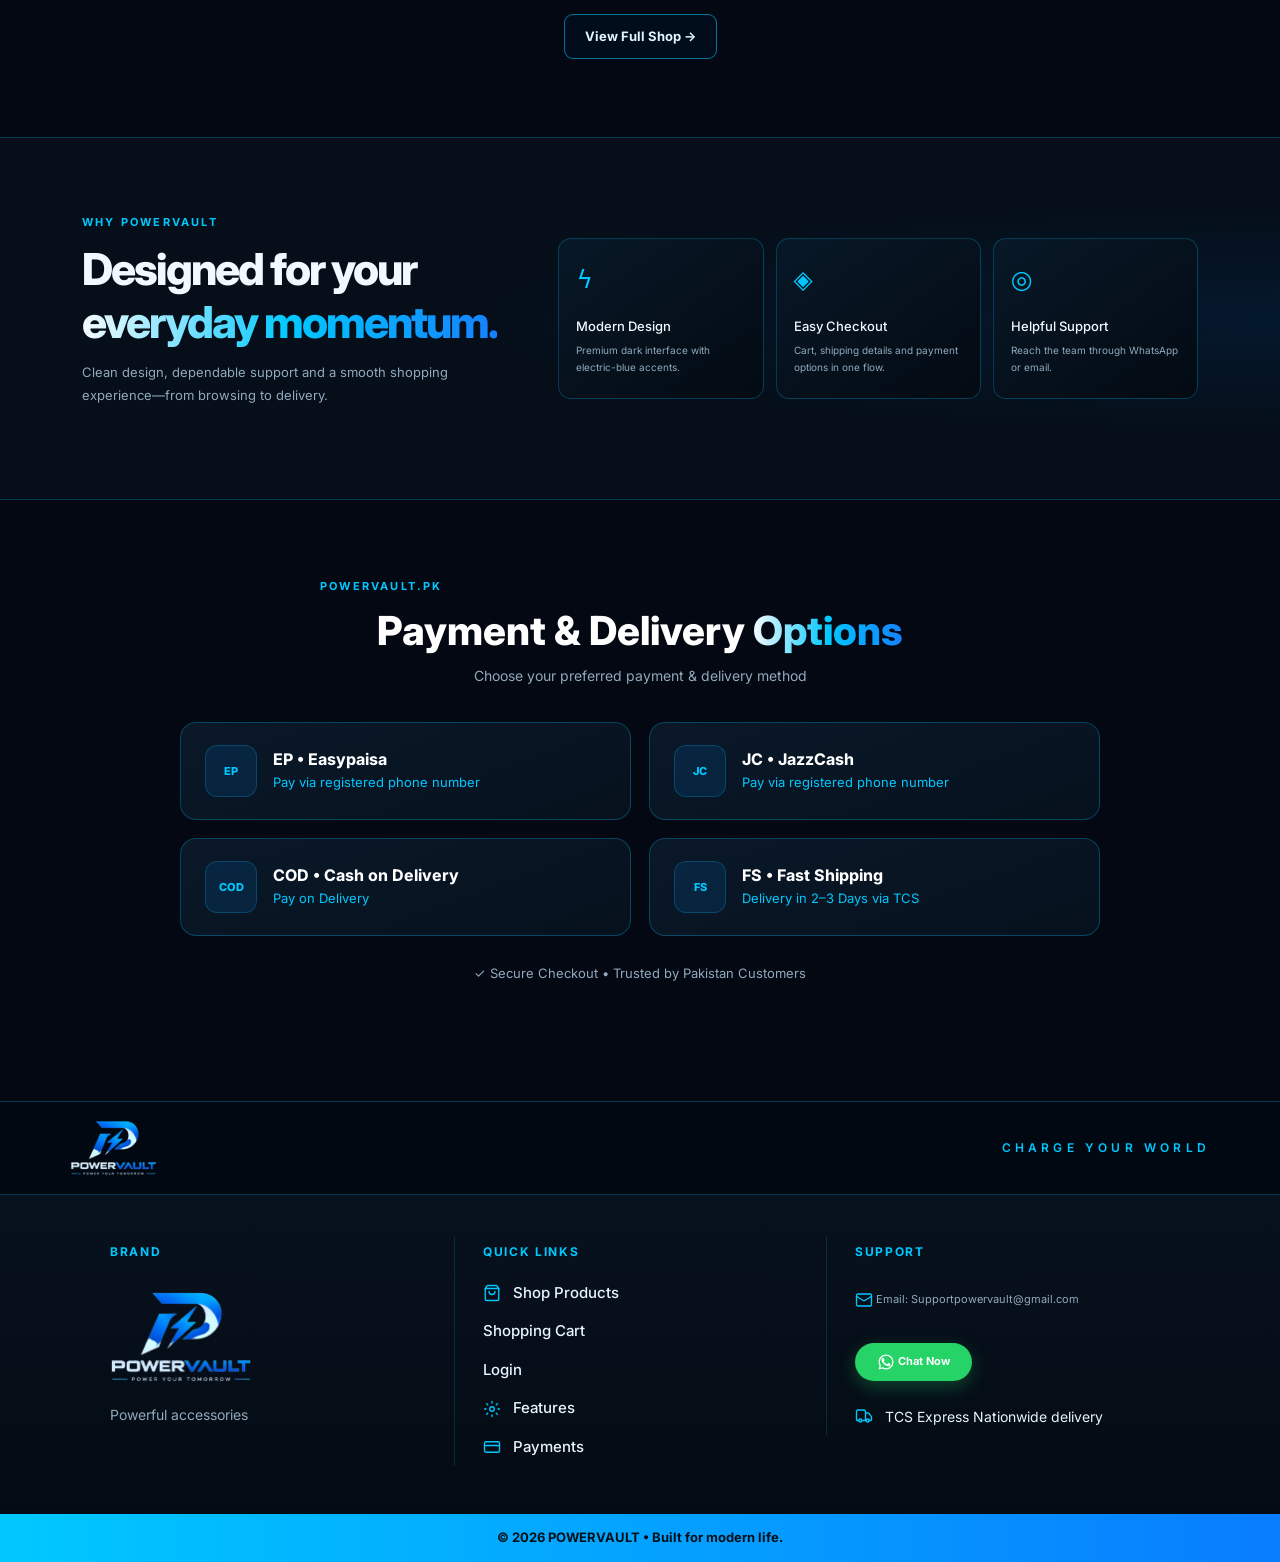
==== commit da4eaead: "Restore shop, cart, and login pages on the static Pages demo. Co-authored-by: Cursor <cursoragent@cu" ====
--- a/index.html
+++ b/index.html
@@ -23,10 +23,11 @@
       <div class="collapse navbar-collapse" id="pvNav">
         <ul class="navbar-nav ms-auto align-items-lg-center gap-lg-3">
           <li class="nav-item"><a class="nav-link" href="index.html">Home</a></li>
-          <li class="nav-item"><a class="nav-link" href="#products">Shop</a></li>
+          <li class="nav-item"><a class="nav-link" href="shop.html">Shop</a></li>
           <li class="nav-item"><a class="nav-link" href="#features">Features</a></li>
           <li class="nav-item"><a class="nav-link" href="#contact">Contact</a></li>
-          <li class="nav-item"><a class="nav-link" href="#payments">Payments</a></li>
+          <li class="nav-item"><a class="nav-link cart-link" href="cart.html">Cart <span class="cart-count" data-cart-count>0</span></a></li>
+          <li class="nav-item"><a class="nav-link" href="login.html">Login</a></li>
         </ul>
       </div>
     </div>
@@ -49,7 +50,7 @@
             for visibility, reliability and everyday performance.
           </p>
           <div class="hero-actions">
-            <a class="btn btn-neon" href="#products">Shop Collection <span>→</span></a>
+            <a class="btn btn-neon" href="shop.html">Shop Collection <span>→</span></a>
             <a class="btn btn-outline-glow" href="#features">Explore Features</a>
           </div>
           <div class="hero-stats">
@@ -93,8 +94,9 @@
                 <p>Premium bicycle headlight for night rides and city commuting.</p>
                 <div class="product-bottom">
                   <strong>From Rs. 2,499</strong>
-                  <a class="btn-mini" href="#contact">Inquire ↗</a>
+                  <a class="btn-mini" href="shop.html">Shop ↗</a>
                 </div>
+                <button type="button" class="btn btn-neon w-100 mt-3" data-add-cart="1">Add to Cart</button>
               </div>
             </div>
           </div>
@@ -111,8 +113,9 @@
                 <p>Complete dual light set for maximum road visibility.</p>
                 <div class="product-bottom">
                   <strong>From Rs. 3,200</strong>
-                  <a class="btn-mini" href="#contact">Inquire ↗</a>
+                  <a class="btn-mini" href="shop.html">Shop ↗</a>
                 </div>
+                <button type="button" class="btn btn-neon w-100 mt-3" data-add-cart="2">Add to Cart</button>
               </div>
             </div>
           </div>
@@ -129,11 +132,15 @@
                 <p>Everyday portable power for phones and accessories.</p>
                 <div class="product-bottom">
                   <strong>From Rs. 1,699</strong>
-                  <a class="btn-mini" href="#contact">Inquire ↗</a>
+                  <a class="btn-mini" href="shop.html">Shop ↗</a>
                 </div>
-              </div>
-            </div>
-          </div>
+                <button type="button" class="btn btn-neon w-100 mt-3" data-add-cart="3">Add to Cart</button>
+              </div>
+            </div>
+          </div>
+        </div>
+        <div class="text-center mt-4">
+          <a class="btn btn-outline-glow" href="shop.html">View Full Shop →</a>
         </div>
       </div>
     </section>
@@ -208,10 +215,12 @@
         <div class="footer-col">
           <h6>Quick Links</h6>
           <nav class="footer-links">
-            <a href="#products">
+            <a href="shop.html">
               <svg viewBox="0 0 24 24" width="18" height="18" fill="none" stroke="currentColor" stroke-width="1.8" stroke-linecap="round" stroke-linejoin="round" aria-hidden="true"><path d="M6 2 3 6v14a2 2 0 0 0 2 2h14a2 2 0 0 0 2-2V6l-3-4Z"/><path d="M3 6h18"/><path d="M16 10a4 4 0 0 1-8 0"/></svg>
               Shop Products
             </a>
+            <a href="cart.html">Shopping Cart</a>
+            <a href="login.html">Login</a>
             <a href="#features">
               <svg viewBox="0 0 24 24" width="18" height="18" fill="none" stroke="currentColor" stroke-width="1.8" stroke-linecap="round" stroke-linejoin="round" aria-hidden="true"><circle cx="12" cy="12" r="3"/><path d="M12 2v2M12 20v2M4.9 4.9l1.4 1.4M17.7 17.7l1.4 1.4M2 12h2M20 12h2M4.9 19.1l1.4-1.4M17.7 6.3l1.4-1.4"/></svg>
               Features
--- a/pages.css
+++ b/pages.css
@@ -288,6 +288,40 @@
   font-size:13px;
   color:var(--muted);
 }
+
+.cart-thumb img{
+  width:100%;
+  height:100%;
+  object-fit:cover;
+  border-radius:10px;
+  display:block;
+}
+
+.pv-toast{
+  position:fixed;
+  left:50%;
+  bottom:28px;
+  transform:translateX(-50%) translateY(20px);
+  background:linear-gradient(100deg,#00d5ff,#087dff);
+  color:#031018;
+  font-size:13px;
+  font-weight:700;
+  padding:12px 18px;
+  border-radius:999px;
+  box-shadow:0 10px 30px rgba(0,140,255,.35);
+  opacity:0;
+  pointer-events:none;
+  transition:.25s ease;
+  z-index:1080;
+}
+.pv-toast.is-visible{
+  opacity:1;
+  transform:translateX(-50%) translateY(0);
+}
+
+.shop-search-input{min-width:0;flex:1}
+
+.nav-link.active{color:var(--cyan)!important}
 
 @media (max-width:767px){
   .pages-hero{min-height:560px}
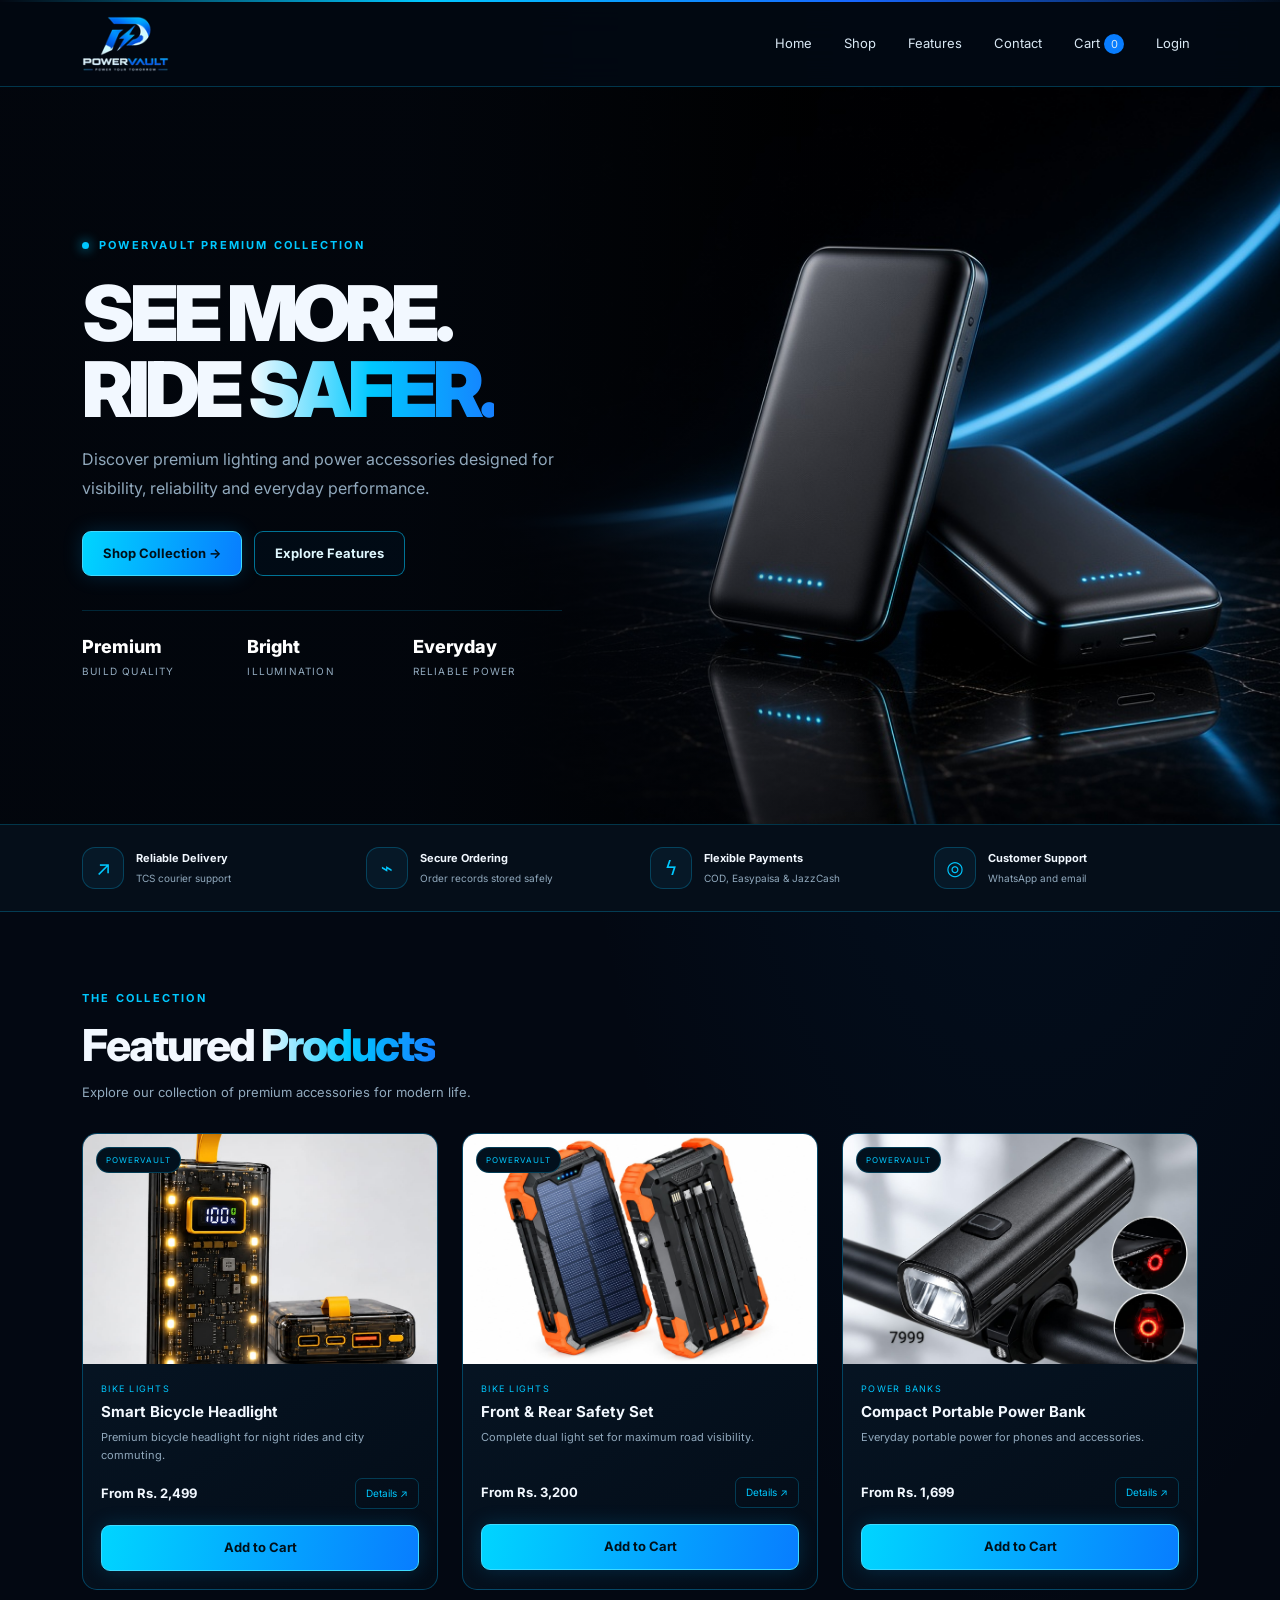
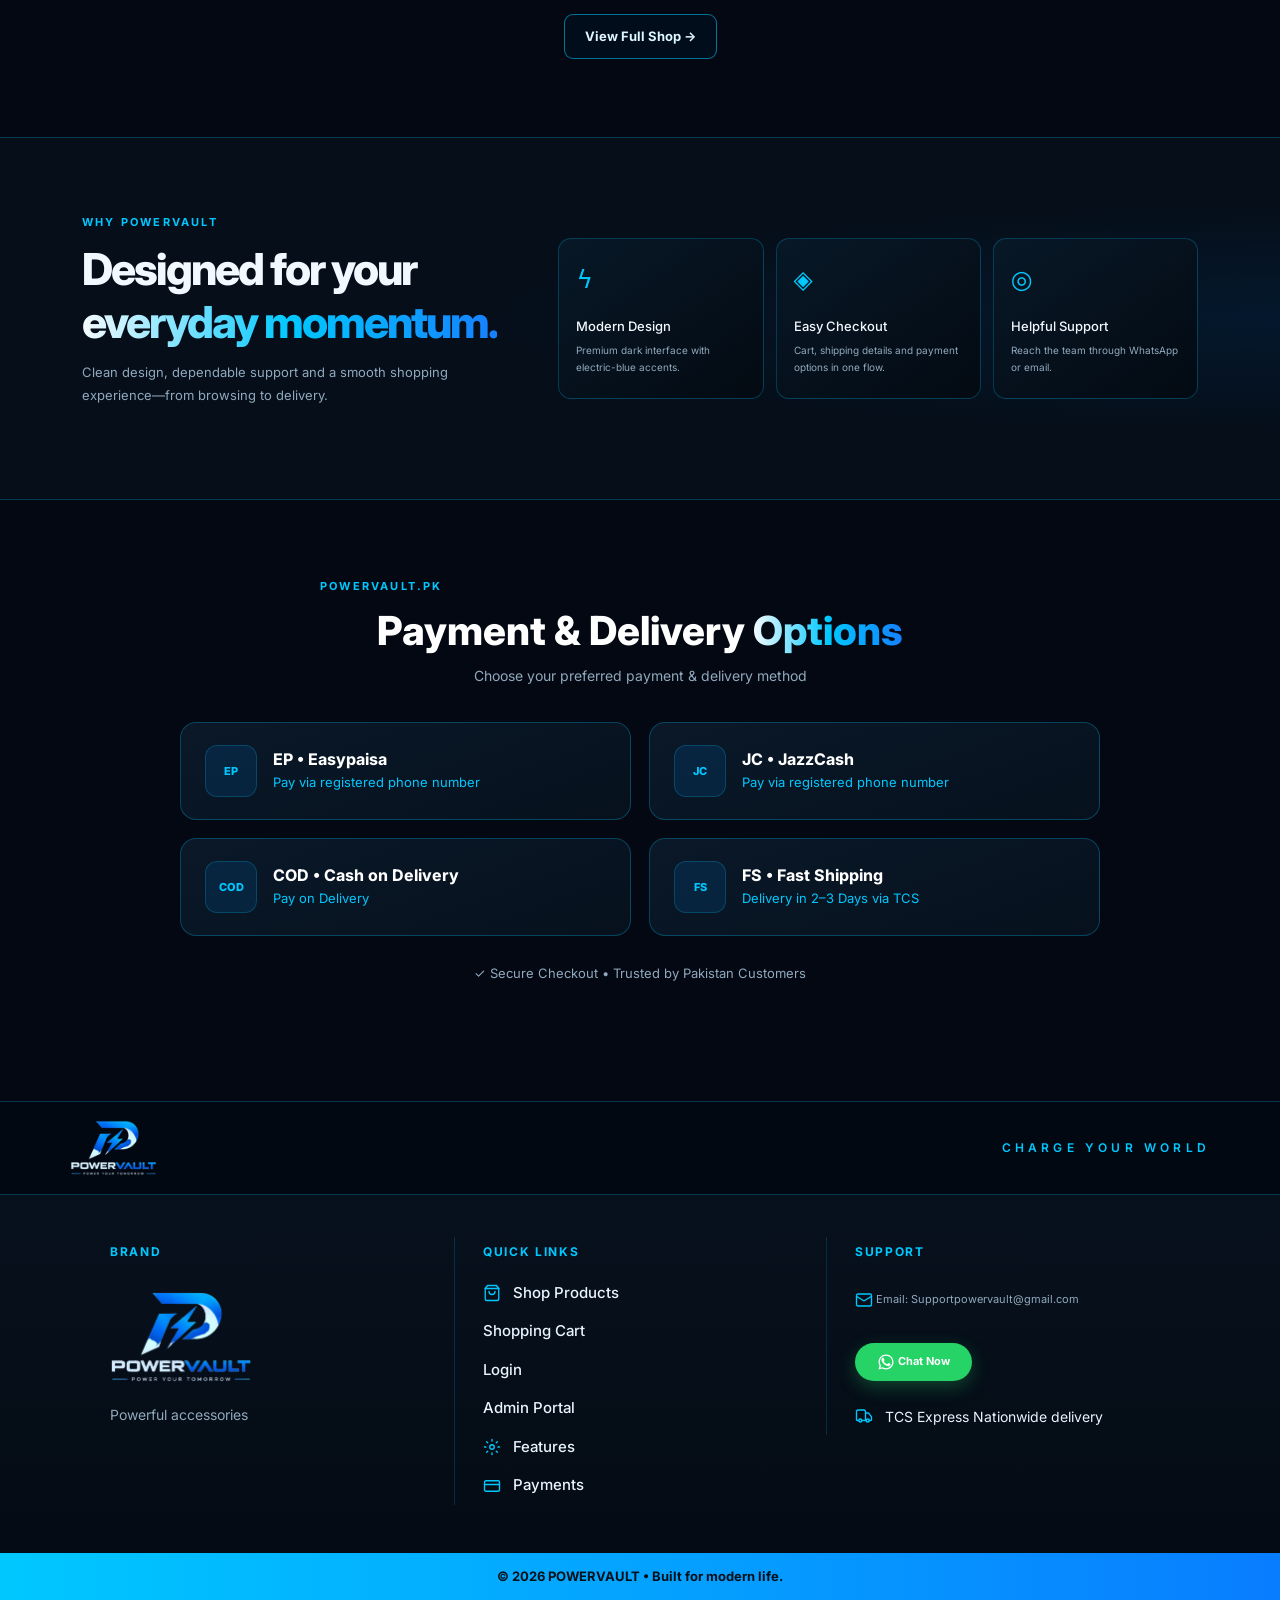
==== commit edc61680: "Add JS admin portal and product detail pages for GitHub Pages. Co-authored-by: Cursor <cursoragent@c" ====
--- a/index.html
+++ b/index.html
@@ -94,7 +94,7 @@
                 <p>Premium bicycle headlight for night rides and city commuting.</p>
                 <div class="product-bottom">
                   <strong>From Rs. 2,499</strong>
-                  <a class="btn-mini" href="shop.html">Shop ↗</a>
+                  <a class="btn-mini" href="product.html?id=1">Details ↗</a>
                 </div>
                 <button type="button" class="btn btn-neon w-100 mt-3" data-add-cart="1">Add to Cart</button>
               </div>
@@ -113,7 +113,7 @@
                 <p>Complete dual light set for maximum road visibility.</p>
                 <div class="product-bottom">
                   <strong>From Rs. 3,200</strong>
-                  <a class="btn-mini" href="shop.html">Shop ↗</a>
+                  <a class="btn-mini" href="product.html?id=2">Details ↗</a>
                 </div>
                 <button type="button" class="btn btn-neon w-100 mt-3" data-add-cart="2">Add to Cart</button>
               </div>
@@ -132,7 +132,7 @@
                 <p>Everyday portable power for phones and accessories.</p>
                 <div class="product-bottom">
                   <strong>From Rs. 1,699</strong>
-                  <a class="btn-mini" href="shop.html">Shop ↗</a>
+                  <a class="btn-mini" href="product.html?id=3">Details ↗</a>
                 </div>
                 <button type="button" class="btn btn-neon w-100 mt-3" data-add-cart="3">Add to Cart</button>
               </div>
@@ -221,6 +221,7 @@
             </a>
             <a href="cart.html">Shopping Cart</a>
             <a href="login.html">Login</a>
+            <a href="admin/login.html">Admin Portal</a>
             <a href="#features">
               <svg viewBox="0 0 24 24" width="18" height="18" fill="none" stroke="currentColor" stroke-width="1.8" stroke-linecap="round" stroke-linejoin="round" aria-hidden="true"><circle cx="12" cy="12" r="3"/><path d="M12 2v2M12 20v2M4.9 4.9l1.4 1.4M17.7 17.7l1.4 1.4M2 12h2M20 12h2M4.9 19.1l1.4-1.4M17.7 6.3l1.4-1.4"/></svg>
               Features
--- a/pages.css
+++ b/pages.css
@@ -322,6 +322,110 @@
 .shop-search-input{min-width:0;flex:1}
 
 .nav-link.active{color:var(--cyan)!important}
+
+.wallet-payment-panel{
+  display:none;
+  margin-top:14px;
+  padding:18px;
+  border:1px solid rgba(0,200,255,.28);
+  border-radius:14px;
+  background:linear-gradient(160deg,#0a1a2a,#06111d);
+}
+.wallet-payment-panel.is-open{display:block}
+.wallet-help{margin-bottom:16px}
+.wallet-help strong{display:block;color:#fff;font-size:15px;margin-bottom:6px}
+.wallet-help p{margin:0 0 12px;color:var(--muted);font-size:13px;line-height:1.6}
+.wallet-numbers{display:flex;flex-wrap:wrap;gap:10px}
+.wallet-numbers span{
+  display:inline-flex;
+  align-items:center;
+  gap:8px;
+  padding:8px 12px;
+  border-radius:999px;
+  background:#071929;
+  border:1px solid var(--line);
+  color:#e8f4ff;
+  font-size:12px;
+}
+.wallet-numbers b{color:var(--cyan)}
+.payment-proof-link{color:var(--cyan);font-size:12px}
+.payment-option{
+  display:flex;
+  align-items:flex-start;
+  gap:12px;
+  padding:14px;
+  border:1px solid #00b7ff33;
+  border-radius:10px;
+  margin:10px 0;
+  background:#04111d;
+  cursor:pointer;
+}
+.payment-option:has(input:checked){
+  border-color:var(--cyan);
+  background:#062033;
+}
+.payment-option input{margin-top:4px;accent-color:var(--cyan)}
+.payment-option b,.payment-option small{display:block}
+.payment-option b{font-size:12px;color:#fff}
+.payment-option small{font-size:10px;color:var(--muted);margin-top:5px;line-height:1.6}
+
+.product-info h3 a{color:inherit;text-decoration:none}
+.product-info h3 a:hover{color:var(--cyan)}
+.product-art{text-decoration:none;color:inherit}
+
+.product-detail{
+  display:grid;
+  grid-template-columns:1fr 1fr;
+  gap:60px;
+  align-items:center;
+}
+.detail-art{
+  height:auto;
+  min-height:420px;
+  display:grid;
+  place-items:center;
+  position:relative;
+  border:1px solid var(--line);
+  border-radius:20px;
+  background:radial-gradient(ellipse at center,#008eff26,transparent 60%),#06111e;
+  overflow:hidden;
+}
+.detail-product-image{
+  position:relative;
+  z-index:1;
+  display:block;
+  width:100%;
+  height:clamp(300px,42vw,520px);
+  object-fit:cover;
+  border-radius:20px;
+}
+.detail-copy h1{
+  font-size:clamp(30px,4vw,48px);
+  font-weight:800;
+  margin:14px 0;
+  color:#fff;
+}
+.detail-price{
+  font-size:24px;
+  font-weight:800;
+  margin:25px 0;
+  color:#fff;
+}
+.quantity-input{max-width:100px}
+.detail-note{
+  margin-top:25px;
+  border-left:2px solid var(--cyan);
+  padding:12px 15px;
+  background:#061523;
+  color:var(--muted);
+  font-size:11px;
+  line-height:1.8;
+}
+@media (max-width:767px){
+  .product-detail{grid-template-columns:1fr;gap:30px}
+  .detail-art{min-height:300px}
+  .detail-product-image{height:320px}
+}
 
 @media (max-width:767px){
   .pages-hero{min-height:560px}
